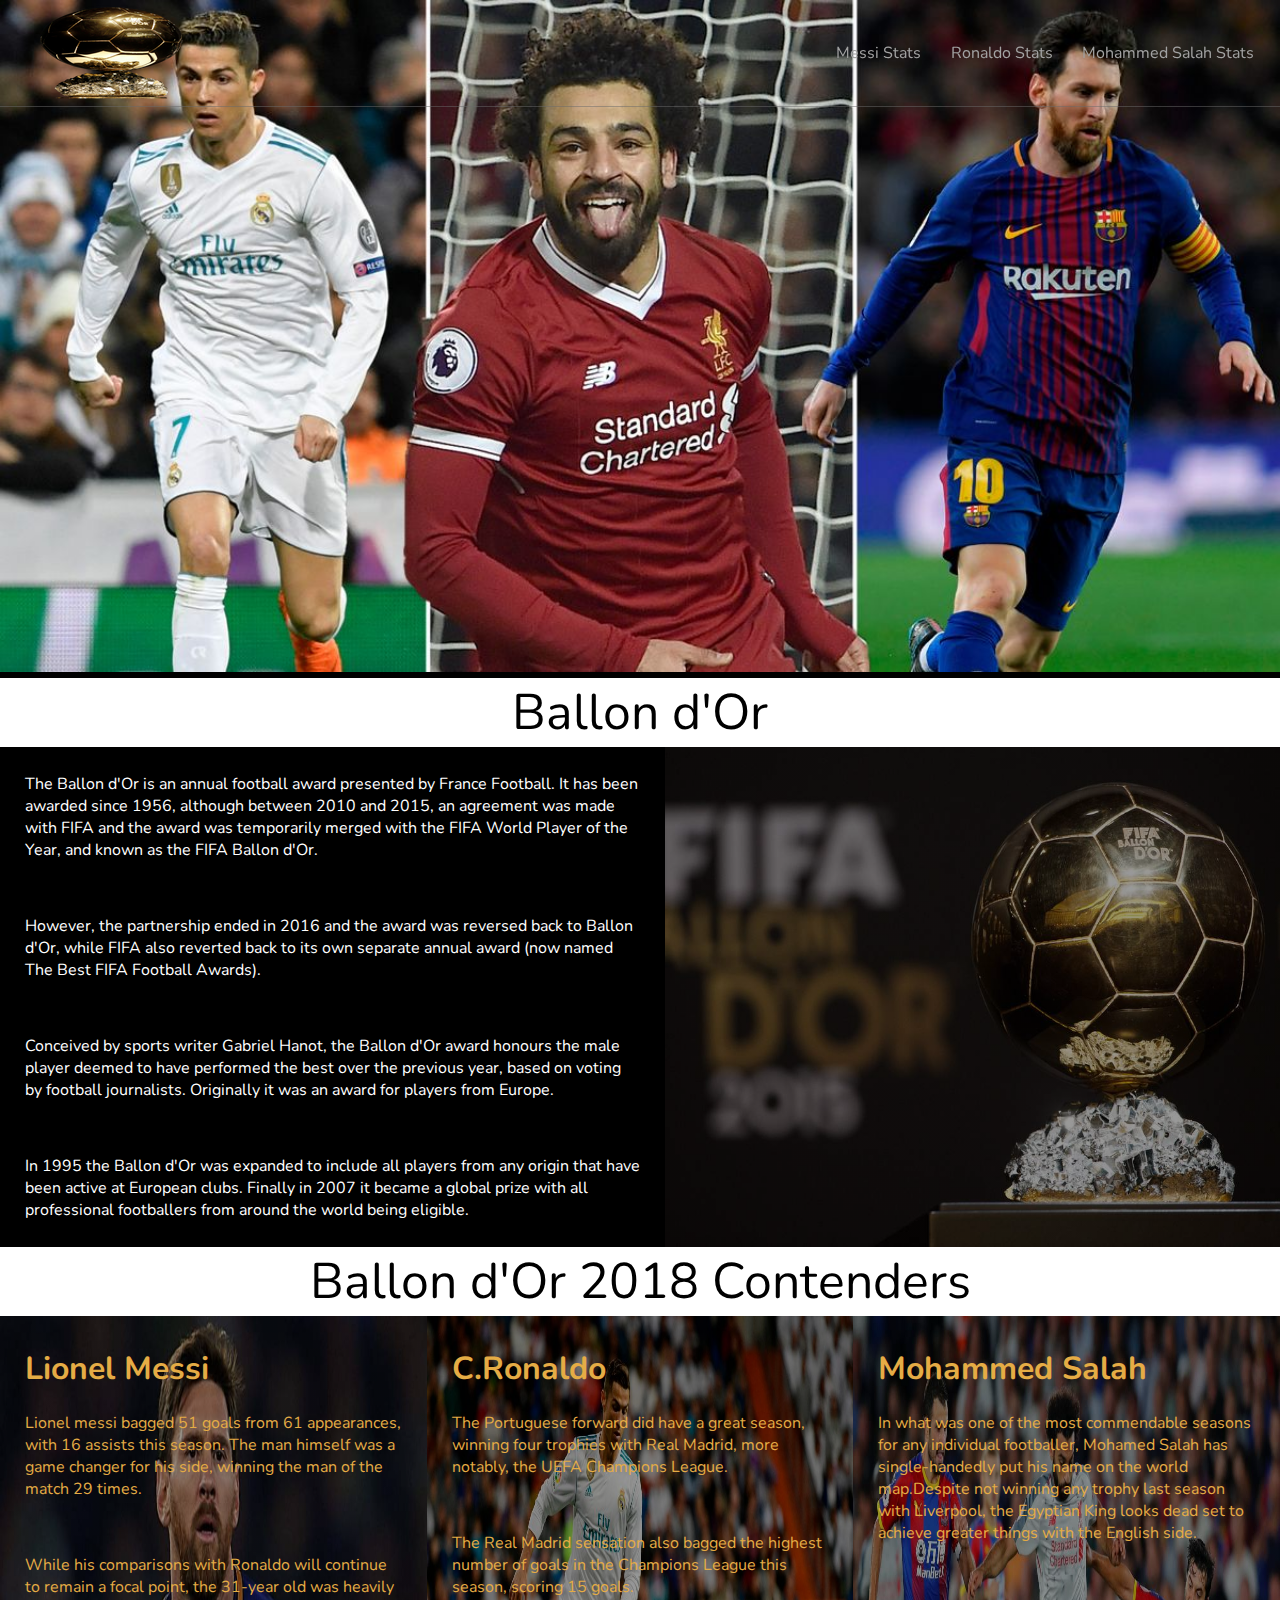
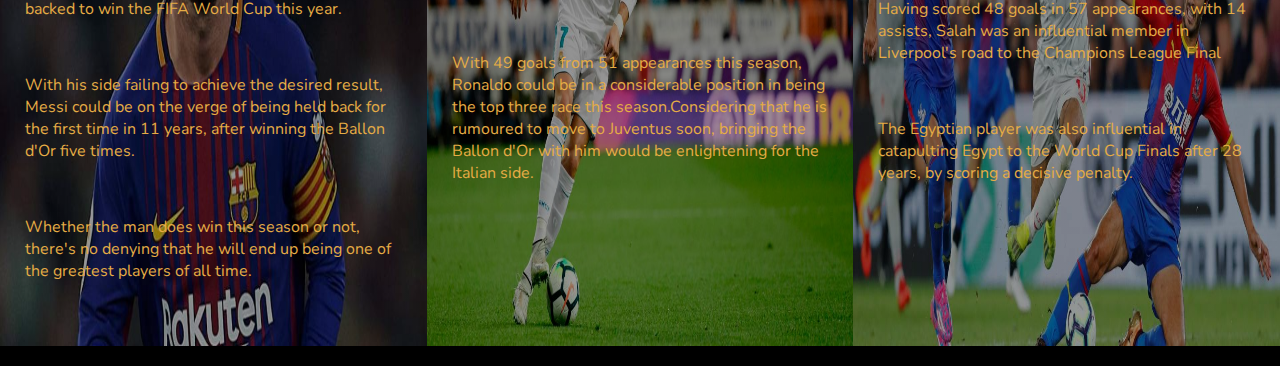
==== index.html @ 3e3c863b "Initial commit" ====
<!Doctype html>	
<html>
    <head>
	       <meta charset="utf-8">
	       <meta name="viewport" content="width=device-width, initial-scale=1.0">
	       <title>First Responsive Page</title>
	       <link rel="stylesheet" href="style5.css">
	       <link href="https://fonts.googleapis.com/css?family=Nunito" rel="stylesheet"> 
	       <link rel="stylesheet" href="https://use.fontawesome.com/releases/v5.2.0/css/all.css" integrity="sha384-hWVjflwFxL6sNzntih27bfxkr27PmbbK/iSvJ+a4+0owXq79v+lsFkW54bOGbiDQ" crossorigin="anonymous">
   </head>
   <body>
	    <header> 
			<nav class="container1 clearfix">
                <div class="logo-left"> 
                     <img src="balloon6.png"> 
                </div>  
			    <div class="header-right" role="navigation">
				    <ul>
					    <li><a href="#">Messi Stats</a></li>
					    <li><a href="#">Ronaldo Stats</a></li>
					    <li><a href="#">Mohammed Salah Stats</a></li>
					 </ul>
                </div>
             </nav>	
		</header>
		<div class ="hero-image">
			<img src="rms.jpg">
	    </div>
        <div class="container2">
            <header>Ballon d'Or</header>
        </div>
		<div class="container3">
			 <div class="box3left">
			   <p>The Ballon d'Or is an annual football award presented by France Football. It has been awarded since 1956, although between 2010 and 2015, an agreement was made with FIFA and the award was temporarily merged with the FIFA World Player of the Year, and known as the FIFA Ballon d'Or.</p><br><p>However, the partnership ended in 2016 and the award was reversed back to Ballon d'Or, while FIFA also reverted back to its own separate annual award (now named The Best FIFA Football Awards).</p><br></p>Conceived by sports writer Gabriel Hanot, the Ballon d'Or award honours the male player deemed to have performed the best over the previous year, based on voting by football journalists. Originally it was an award for players from Europe. </p><br><p>In 1995 the Ballon d'Or was expanded to include all players from any origin that have been active at European clubs. Finally in 2007 it became a global prize with all professional footballers from around the world being eligible.</p>
			  </div>
			  <div class="box3right"></div>
       </div>
         <div class="container2">
        	<header>Ballon d'Or 2018 Contenders </header>
        </div>
        <div class="container4">
		    <div class="box4left">
			   <h1 class="name">Lionel Messi</h1>
			    <p>Lionel messi bagged 51 goals from 61 appearances, with 16 assists this season. The man himself was a game changer for his side, winning the man of the match 29 times.</p> <br>
			    <p>While his comparisons with Ronaldo will continue to remain a focal point, the 31-year old was heavily backed to win the FIFA World Cup this year.</p><br>
			    <p>With his side failing to achieve the desired result, Messi could be on the verge of being held back for the first time in 11 years, after winning the Ballon d'Or five times.</p><br>
			    <p>Whether the man does win this season or not, there's no denying that he will end up being one of the greatest players of  all time.<p><br>
			</div>
		    <div class="box4middle">
		 	    <h1 class="name">C.Ronaldo</h1>
		 	    <p>The Portuguese forward did have a great season, winning four trophies with Real Madrid, more notably, the UEFA Champions League.</p><br>
		 	     <p>The Real Madrid sensation also bagged the highest number of goals in the Champions League this season, scoring 15 goals.
		 	     </p><br>
		 	     <p>With 49 goals from 51 appearances this season, Ronaldo could be in a considerable position in being the top three race this season.Considering that he is rumoured to move to Juventus soon, bringing the Ballon d'Or with him would be enlightening for the Italian side.</p><br>
		 	</div>
            <div class="box4right">
			     <h1 class="name">Mohammed Salah</h1>
			     <p>In what was one of the most commendable seasons for any individual footballer, Mohamed Salah has single-handedly put his name on the world map.Despite not winning any trophy last season with Liverpool, the Egyptian King looks dead set to achieve greater things with the English side.</p><br>
			     <p>Having scored 48 goals in 57 appearances, with 14 assists, Salah was an influential member in Liverpool's road to the Champions League Final</p><br>
			     <p>The Egyptian player was also influential in catapulting Egypt to the World Cup Finals after 28 years, by scoring a decisive penalty.</p><br>
			 </div>
        </div>
        <footer class="footer">
		    <div class="footer-box">
               <a href="#" id="facebook">
				     <i class="fab fa-facebook-f  fa-lg" ></i>
			   </a>
			   <a href="#" id="twitter">
				     <i class="fab fa-twitter fa-lg"></i> 
			   </a>
			   <a href="#" id="instagram">
				     <i class="fab fa-instagram fa-lg"></i> 
		        </a>
			</div>
	    </footer>
   </body>
</html>
---- style5.css ----
html,body{
    font-family: 'Nunito', sans-serif;
    background-color: white;
    margin: 0px;
    width: 100%;
    display: flex;
    flex-direction: column;
}
.container1{
	display: flex;
	align-items: center;
	
	background-color: transparent;
    position: fixed;
	width:100vw;
	top: 0;
	margin:0;
	border-bottom: 1px solid rgba(105,105,105,0.5);
}
.hero-image{
   width: 100%;
   height: 100%;
   margin: 0px;
   padding:0px;
   background-color:black;
   background-position : all;
   background-size: 100% 100%;
  }
.hero-image img{
    width: 100%;
    height: 100%;
    padding: 0px;
    border: 0px;
}
.logo-left{
   flex: 1;	
}
.header-right{
	flex: 4;
	display: flex;
	flex-flow: row wrap;
	justify-content: flex-end;
	}
.header-right li{
	display: inline-block;
	margin-right: 2vw;
	text-shadow: all;
	}
.header-right a{
	text-decoration: none;
	color: #a2a2a2;
}
.header-right a:hover{
	color: red;
}

@media screen and (max-width: 800px) {
	.container1{
		display: flex;
		flex-flow: wrap;
		flex-direction:column;
		top:0;
		background-color:transparent;
		margin:0;
		width:100%;
		border-bottom: 1px solid rgba(105,105,105,0.5);
	}
	.logo-left{
		flex:1;
		flex-basis:100%;
		justify-content:center;
		}
	.header-right ul{
		display: flex;
		flex-direction:column;
                   }
	}
.container2{
	background-color: white;
	color:black;
	text-align:center;
	font-size:50px;
	}
.container3{
	background-color: white;
	display: flex;
}
.box3left{
	flex:1;
	padding: 10px 25px;
	color:white;
	background:black;
	background-size: 100% 100%;
}.box3right{
	flex:1;
	background-image: linear-gradient(rgba(0, 0, 0, 0.4), rgba(0, 0, 0, 0.4)), url("balloon.jpg");
	box-sizing: border-box;
    background-size: 100% 100%;

}
.container4{
	background-color: white;
	display: flex;
	flex-flow: row wrap;
}
.box4left{
	  background-image: linear-gradient(rgba(0, 0, 0, 0.4), rgba(0, 0, 0, 0.4)), url("messi1.jpg");
	box-sizing: border-box;
	padding: 10px 25px;
	flex: 1;
	color:#E5AC45;
	background -color: #1A1D89;
	/*background-repeat: no-repeat;*/
	background-size: 100% 100%;
	
}
.box4middle{
	  background-image: linear-gradient(rgba(0, 0, 0, 0.4), rgba(0, 0, 0, 0.4)), url("ronaldo.jpg");
	box-sizing: border-box;
	padding: 10px 25px;
	flex: 1;
	color:#E5AC45;
	/*background-repeat: no-repeat;*/
	background-size: 100% 100%;
	background-color: #B6CBEB;
}
.box4right{
	  background-image: linear-gradient(rgba(0, 0, 0, 0.4), rgba(0, 0, 0, 0.4)), url("salah.jpg");
	box-sizing: border-box;
	padding: 10px 25px;
	flex: 1;
	color:#E5AC45;
	background -color: #F4F0BB;
	/*background-repeat: no-repeat;*/
	background-size: 100% 100%;
}
@media screen and (max-width: 700px) {
	.container4{
		background-color: white;
		display: flex;
		flex-flow:column wrap;
	}
	.box4left{
		box-sizing: border-box;
		padding: 10px 25px;
	}
	.box4middle{
		box-sizing: border-box;
		padding: 10px 25px;
	}
	.box4right{
		box-sizing: border-box;
		padding: 10px 25px;
	
	}
}
.footer{
	display: flex;
	background-color: black;
	width: 100%;
}
.footer-box{
	flex: 2;
	color: #808080;
	padding: 10px;
	box-sizing: border-box;
	text-align: center;
}

@media screen and (max-width:700px)  {
	.footer{
		display: flex;
		flex-flow: column wrap;
	}
	
}

@media (min-width: 700px) {
	
}
.fab fa-facebook-f  fa-lg{
	height:40px;
	width:40px;
}
.fab fa-twitter fa-lg{
	height:40px;
	width:40px;

}
.fab fa-instagram fa-lg{
	height:40px;
	width:40px;
}

#facebook i{
	color: #a2a2a2;
}
#facebook i:hover{
	color: #3b5998;
}
#twitter i{
	color: #a2a2a2;
}
#twitter i:hover{
	color: #0084b4;
}
#instagram i{
	color: #a2a2a2;
}
#instagram  i:hover{
	color:#cd486b;
}
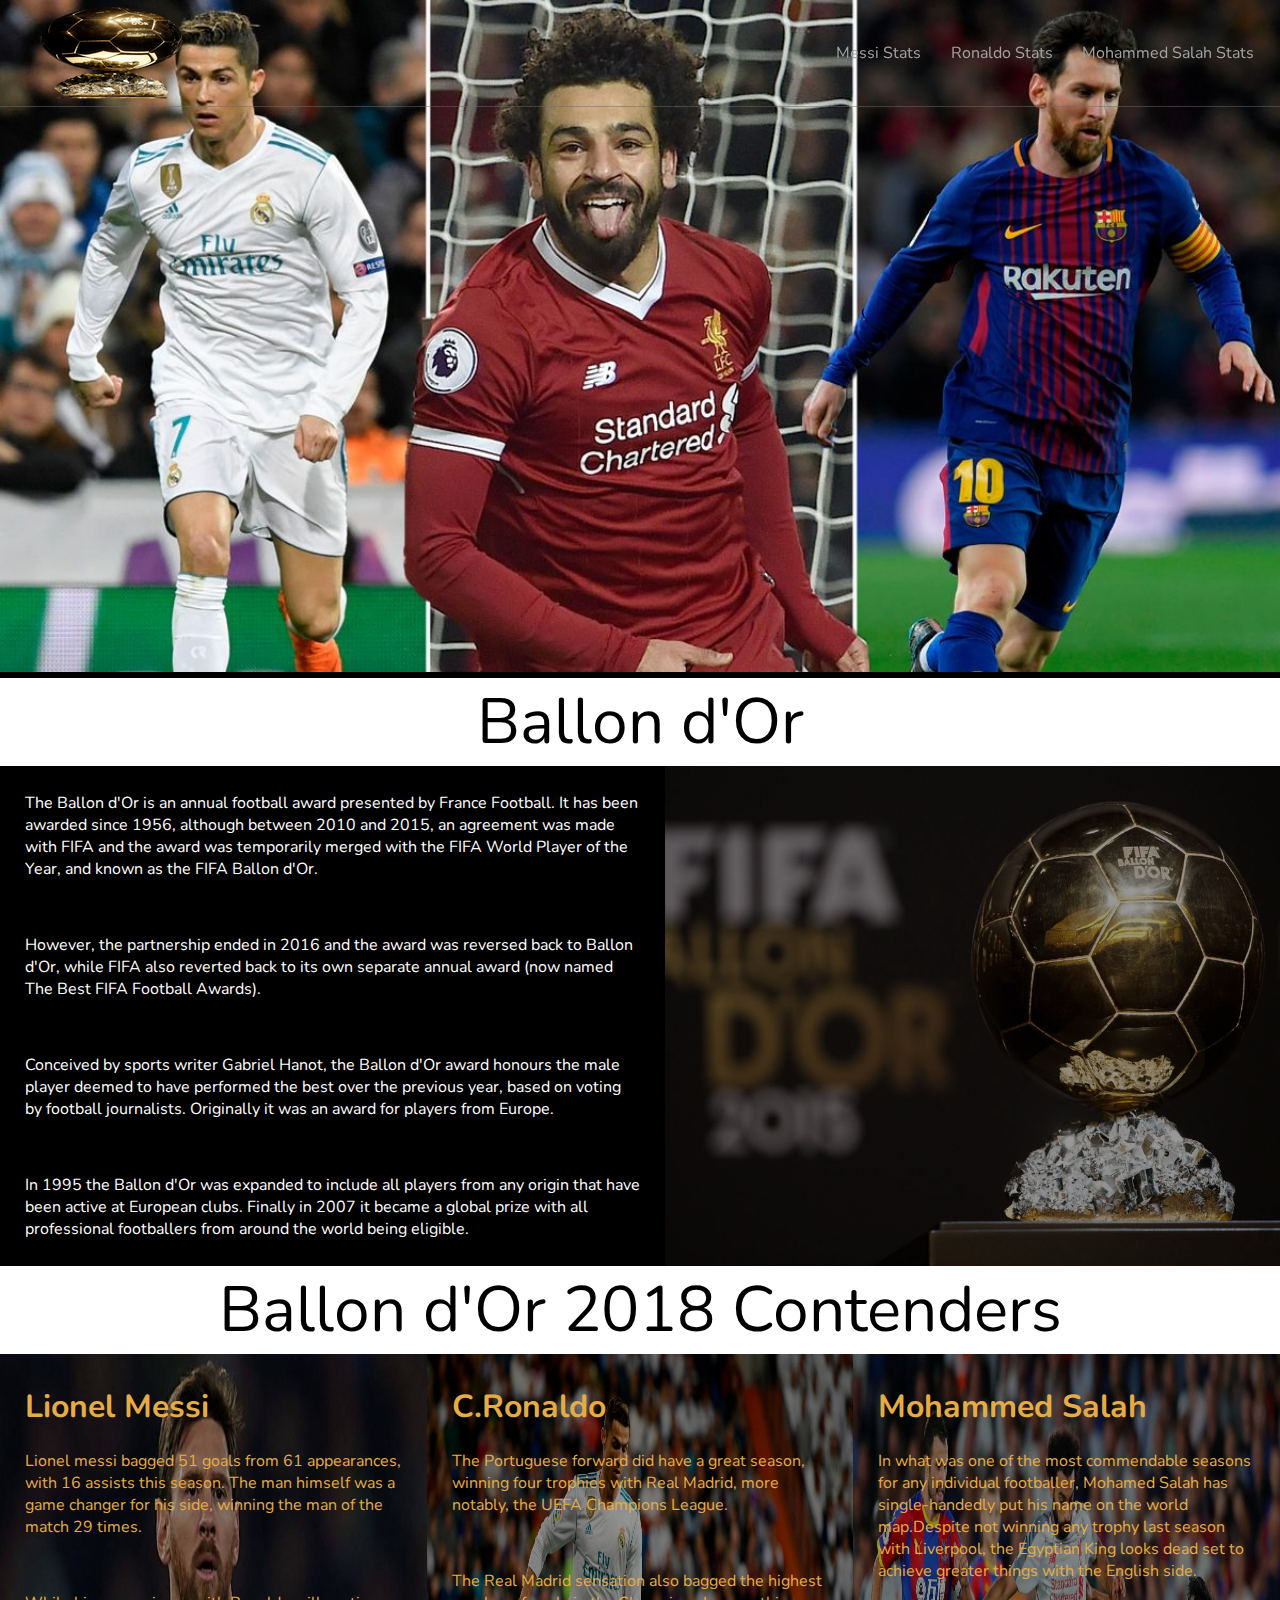
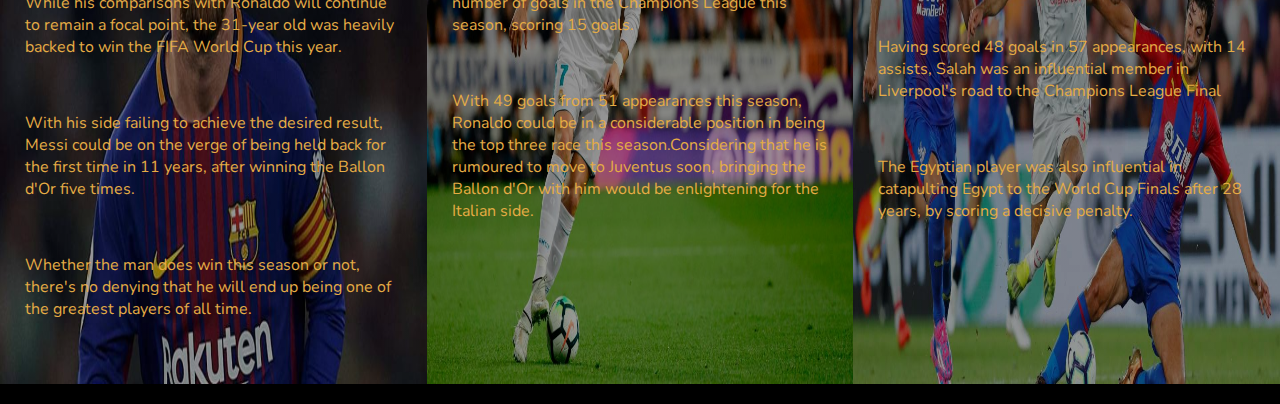
==== commit 9d042790: "Initial commit" ====
--- a/index.html
+++ b/index.html
@@ -12,7 +12,7 @@
 	    <header> 
 			<nav class="container1 clearfix">
                 <div class="logo-left"> 
-                     <img src="balloon6.png"> 
+                     <img src="balloonlogo.png"> 
                 </div>  
 			    <div class="header-right" role="navigation">
 				    <ul>
--- a/style5.css
+++ b/style5.css
@@ -76,11 +76,13 @@
 		flex-direction:column;
                    }
 	}
+
+
 .container2{
 	background-color: white;
 	color:black;
 	text-align:center;
-	font-size:50px;
+	font-size:400%;
 	}
 .container3{
 	background-color: white;
@@ -136,6 +138,33 @@
 	background-size: 100% 100%;
 }
 @media screen and (max-width: 700px) {
+    .container2{
+    	background-color: white;
+	color:black;
+	text-align:center;
+	font-size:400%;
+    }
+    .container3{
+
+      background-color: white;
+	display: flex;
+	flex-flow:column wrap;
+     
+
+    }
+    .box3left{
+	flex:1;
+	padding: 10px 25px;
+	color:white;
+	background:black;
+	background-size: 100% 100%;
+    }.box3right{
+	flex:1;
+	background-image: linear-gradient(rgba(0, 0, 0, 0.4), rgba(0, 0, 0, 0.4)), url("balloon.jpg");
+	box-sizing: border-box;
+    background-size: 100% 100%;
+
+    }
 	.container4{
 		background-color: white;
 		display: flex;
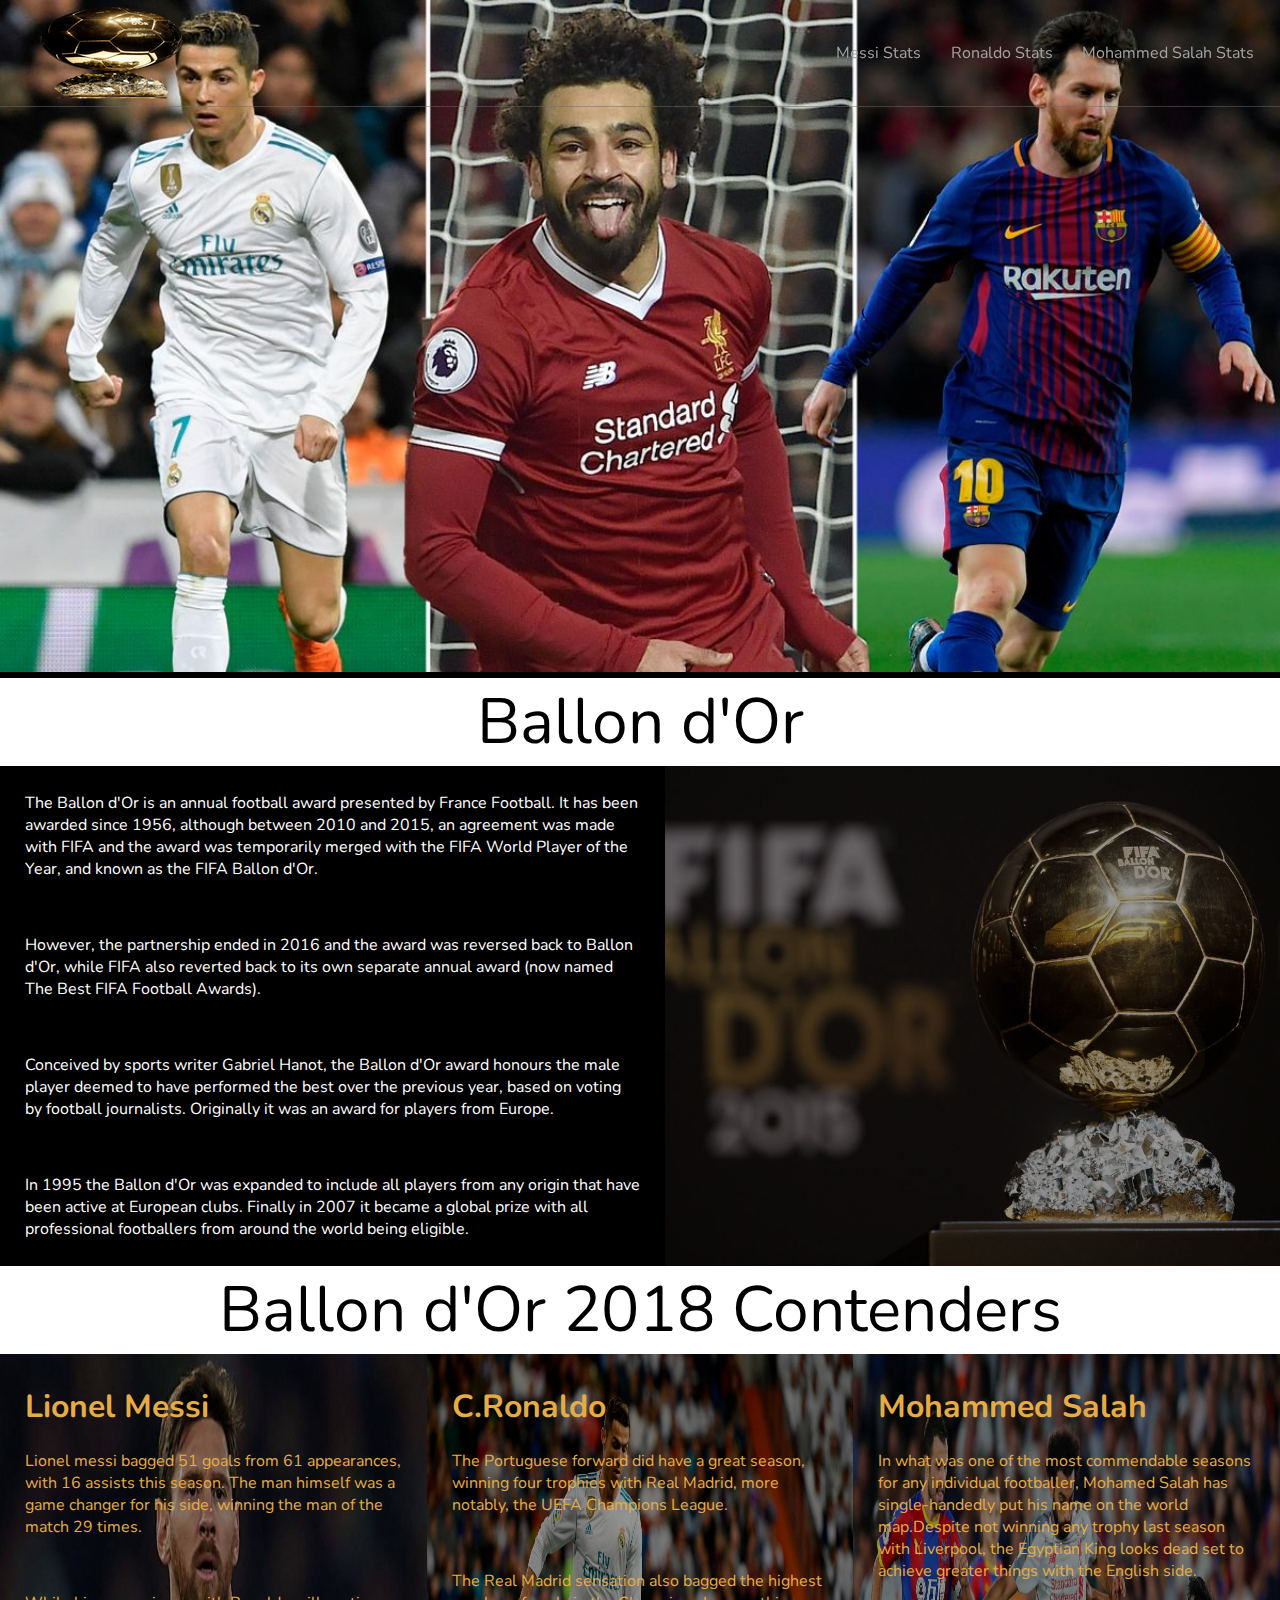
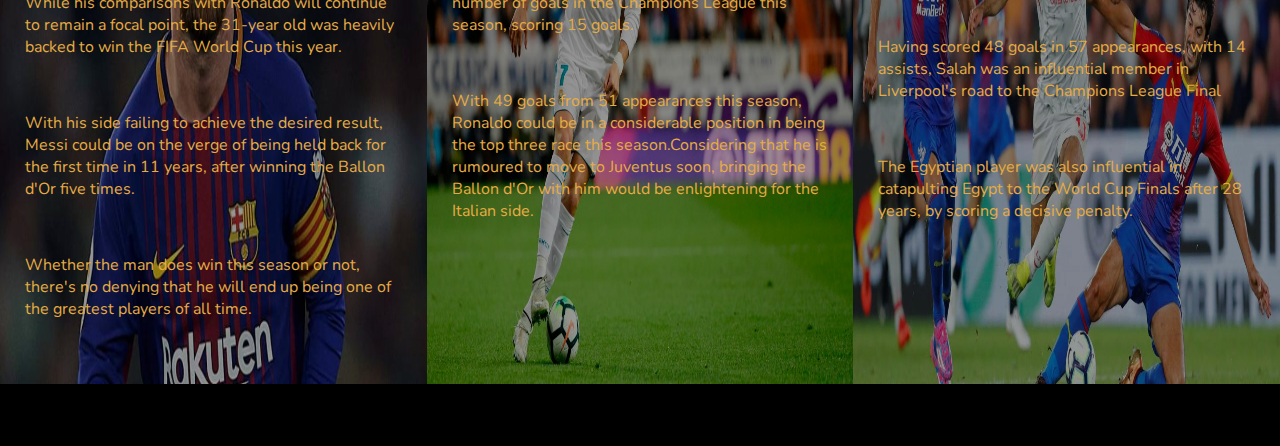
==== commit e01c8909: "Initial commit" ====
--- a/index.html
+++ b/index.html
@@ -4,15 +4,16 @@
 	       <meta charset="utf-8">
 	       <meta name="viewport" content="width=device-width, initial-scale=1.0">
 	       <title>First Responsive Page</title>
-	       <link rel="stylesheet" href="style5.css">
+	       <link rel="stylesheet" href="css/style5.css">
 	       <link href="https://fonts.googleapis.com/css?family=Nunito" rel="stylesheet"> 
 	       <link rel="stylesheet" href="https://use.fontawesome.com/releases/v5.2.0/css/all.css" integrity="sha384-hWVjflwFxL6sNzntih27bfxkr27PmbbK/iSvJ+a4+0owXq79v+lsFkW54bOGbiDQ" crossorigin="anonymous">
    </head>
    <body>
-	    <header> 
+	     <header> 
+	     	<!-- navigation header -->
 			<nav class="container1 clearfix">
                 <div class="logo-left"> 
-                     <img src="balloonlogo.png"> 
+                     <img src="image/balloonlogo.png"> 
                 </div>  
 			    <div class="header-right" role="navigation">
 				    <ul>
@@ -23,9 +24,11 @@
                 </div>
              </nav>	
 		</header>
+		 <!-- hero-image  -->
 		<div class ="hero-image">
-			<img src="rms.jpg">
+			<img src="image/rms.jpg">
 	    </div>
+	    <!-- about balloon d'or -->
         <div class="container2">
             <header>Ballon d'Or</header>
         </div>
@@ -35,6 +38,7 @@
 			  </div>
 			  <div class="box3right"></div>
        </div>
+        <!-- about balloon d'or contenders -->
          <div class="container2">
         	<header>Ballon d'Or 2018 Contenders </header>
         </div>
@@ -60,6 +64,7 @@
 			     <p>The Egyptian player was also influential in catapulting Egypt to the World Cup Finals after 28 years, by scoring a decisive penalty.</p><br>
 			 </div>
         </div>
+        <!-- footer -->
         <footer class="footer">
 		    <div class="footer-box">
                <a href="#" id="facebook">
--- a/css/style5.css
+++ b/css/style5.css
@@ -0,0 +1,236 @@
+
+html,body{
+    font-family: 'Nunito', sans-serif;
+    background-color: white;
+    margin: 0px;
+    width: 100%;
+    display: flex;
+    flex-direction: column;
+}
+.container1{
+	display: flex;
+	align-items: center;
+	
+	background-color: transparent;
+    position: fixed;
+	width:100vw;
+	top: 0;
+	margin:0;
+	border-bottom: 1px solid rgba(105,105,105,0.5);
+}
+.hero-image{
+   width: 100%;
+   height: 100%;
+   margin: 0px;
+   padding:0px;
+   background-color:black;
+   background-position : all;
+   background-size: 100% 100%;
+  }
+.hero-image img{
+    width: 100%;
+    height: 100%;
+    padding: 0px;
+    border: 0px;
+}
+.logo-left{
+   flex: 1;	
+}
+.header-right{
+	flex: 4;
+	display: flex;
+	flex-flow: row wrap;
+	justify-content: flex-end;
+	}
+.header-right li{
+	display: inline-block;
+	margin-right: 2vw;
+	text-shadow: all;
+	}
+.header-right a{
+	text-decoration: none;
+	color: #a2a2a2;
+}
+.header-right a:hover{
+	color: red;
+}
+
+@media screen and (max-width: 800px) {
+	.container1{
+		display: flex;
+		flex-flow: wrap;
+		flex-direction:column;
+		top:0;
+		background-color:transparent;
+		margin:0;
+		width:100%;
+		border-bottom: 1px solid rgba(105,105,105,0.5);
+	}
+	.logo-left{
+		flex:1;
+		flex-basis:100%;
+		justify-content:center;
+		}
+	.header-right ul{
+		display: flex;
+		flex-direction:column;
+                   }
+	}
+
+
+.container2{
+	background-color: white;
+	color:black;
+	text-align:center;
+	font-size:400%;
+	}
+.container3{
+	background-color: white;
+	display: flex;
+}
+.box3left{
+	flex:1;
+	padding: 10px 25px;
+	color:white;
+	background:black;
+	background-size: 100% 100%;
+}.box3right{
+	flex:1;
+	background-image: linear-gradient(rgba(0, 0, 0, 0.4), rgba(0, 0, 0, 0.4)), url("../image/balloon.jpg");
+	box-sizing: border-box;
+    background-size: 100% 100%;
+
+}
+.container4{
+	background-color: white;
+	display: flex;
+	flex-flow: row wrap;
+}
+.box4left{
+	  background-image: linear-gradient(rgba(0, 0, 0, 0.4), rgba(0, 0, 0, 0.4)), url("../image/messi1.jpg");
+	box-sizing: border-box;
+	padding: 10px 25px;
+	flex: 1;
+	color:#E5AC45;
+	background -color: #1A1D89;
+	/*background-repeat: no-repeat;*/
+	background-size: 100% 100%;
+	
+}
+.box4middle{
+	  background-image: linear-gradient(rgba(0, 0, 0, 0.4), rgba(0, 0, 0, 0.4)), url("../image/ronaldo.jpg");
+	box-sizing: border-box;
+	padding: 10px 25px;
+	flex: 1;
+	color:#E5AC45;
+	/*background-repeat: no-repeat;*/
+	background-size: 100% 100%;
+	background-color: #B6CBEB;
+}
+.box4right{
+	  background-image: linear-gradient(rgba(0, 0, 0, 0.4), rgba(0, 0, 0, 0.4)), url("../image/salah.jpg");
+	box-sizing: border-box;
+	padding: 10px 25px;
+	flex: 1;
+	color:#E5AC45;
+	background -color: #F4F0BB;
+	/*background-repeat: no-repeat;*/
+	background-size: 100% 100%;
+}
+@media screen and (max-width: 700px) {
+    .container2{
+    	background-color: white;
+	color:black;
+	text-align:center;
+	font-size:400%;
+    }
+    .container3{
+
+      background-color: white;
+	display: flex;
+	flex-flow:column wrap;
+     
+
+    }
+    .box3left{
+	flex:1;
+	padding: 10px 25px;
+	color:white;
+	background:black;
+	background-size: 100% 100%;
+    }.box3right{
+	flex:1;
+	background-image: linear-gradient(rgba(0, 0, 0, 0.4), rgba(0, 0, 0, 0.4)), url("balloon.jpg");
+	box-sizing: border-box;
+    background-size: 100% 100%;
+
+    }
+	.container4{
+		background-color: white;
+		display: flex;
+		flex-flow:column wrap;
+	}
+	.box4left{
+		box-sizing: border-box;
+		padding: 10px 25px;
+	}
+	.box4middle{
+		box-sizing: border-box;
+		padding: 10px 25px;
+	}
+	.box4right{
+		box-sizing: border-box;
+		padding: 10px 25px;
+	
+	}
+}
+.footer{
+	display: flex;
+	background-color: black;
+	width: 100%;
+}
+.footer-box{
+	flex: 2;
+	color: #808080;
+	padding: 20px;
+	box-sizing: border-box;
+	text-align: center;
+}
+
+@media screen and (max-width:700px)  {
+	.footer{
+		display: flex;
+		flex-flow: column wrap;
+	}
+	
+}
+
+@media (min-width: 700px) {
+	
+}
+
+#facebook i{
+	color: #a2a2a2;
+	margin-right:25px;
+}
+#facebook i:hover{
+	color: #3b5998;
+	margin-right:25px;
+}
+#twitter i{
+	color: #a2a2a2;
+	margin-right:25px;
+}
+#twitter i:hover{
+	color: #0084b4;
+	margin-right:25px;
+}
+#instagram i{
+	color: #a2a2a2;
+	margin-right:25px;
+}
+#instagram  i:hover{
+	color:#cd486b;
+	margin-right:25px;
+}
+
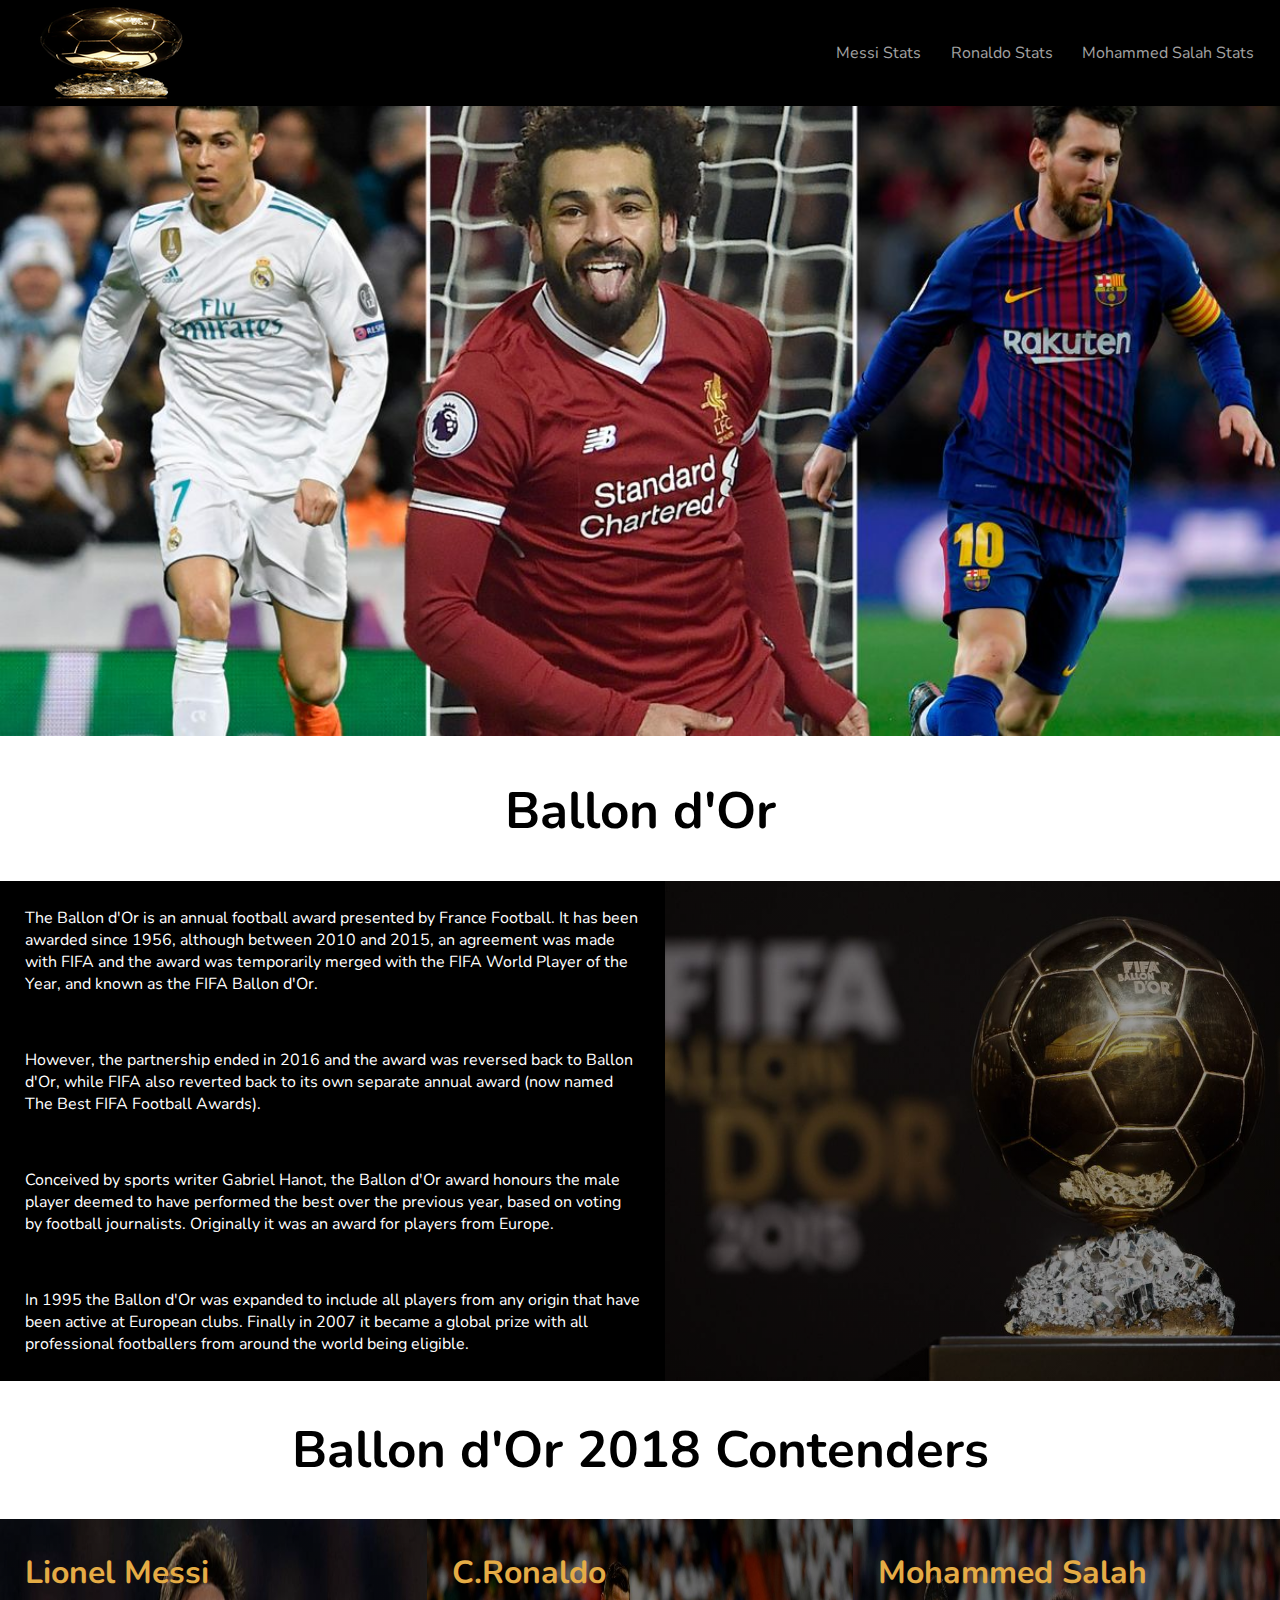
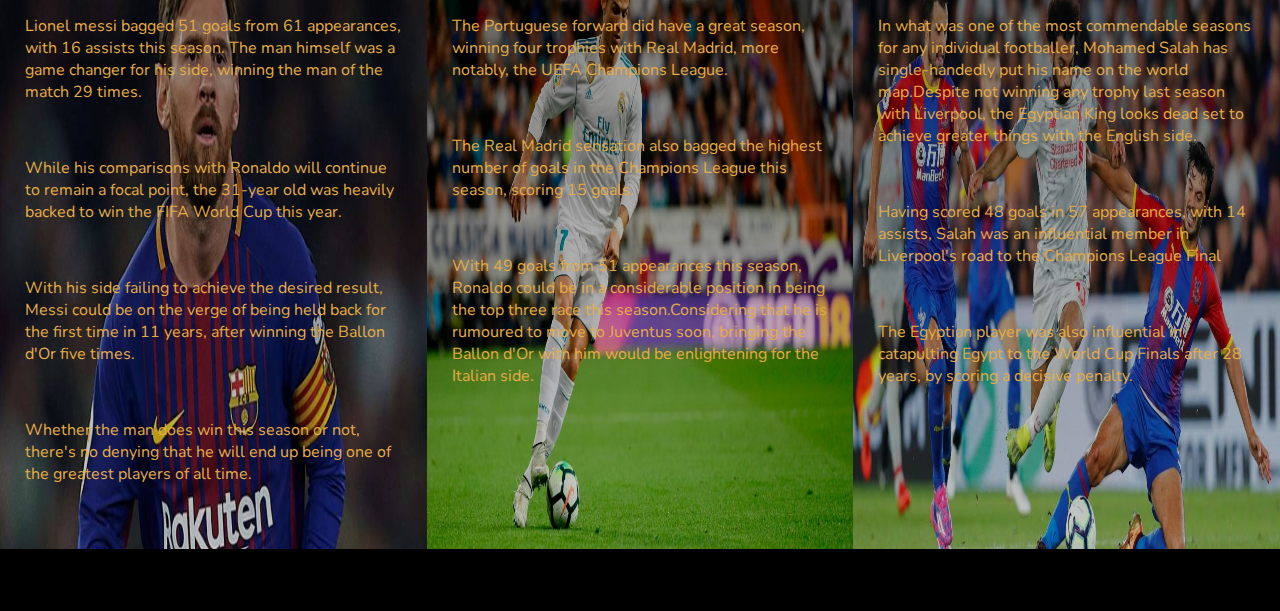
==== commit 55dae8bd: "Initial commit" ====
--- a/index.html
+++ b/index.html
@@ -1,5 +1,5 @@
 <!Doctype html>	
-<html>
+<html lang="en">
     <head>
 	       <meta charset="utf-8">
 	       <meta name="viewport" content="width=device-width, initial-scale=1.0">
@@ -13,7 +13,7 @@
 	     	<!-- navigation header -->
 			<nav class="container1 clearfix">
                 <div class="logo-left"> 
-                     <img src="image/balloonlogo.png"> 
+                     <img src="image/balloonlogo.png" alt="ballondar"> 
                 </div>  
 			    <div class="header-right" role="navigation">
 				    <ul>
@@ -26,43 +26,43 @@
 		</header>
 		 <!-- hero-image  -->
 		<div class ="hero-image">
-			<img src="image/rms.jpg">
+			<img src="image/rms.jpg" alt="ballondar">
 	    </div>
 	    <!-- about balloon d'or -->
         <div class="container2">
-            <header>Ballon d'Or</header>
+            <h1>Ballon d'Or</h1>
         </div>
 		<div class="container3">
-			 <div class="box3left">
-			   <p>The Ballon d'Or is an annual football award presented by France Football. It has been awarded since 1956, although between 2010 and 2015, an agreement was made with FIFA and the award was temporarily merged with the FIFA World Player of the Year, and known as the FIFA Ballon d'Or.</p><br><p>However, the partnership ended in 2016 and the award was reversed back to Ballon d'Or, while FIFA also reverted back to its own separate annual award (now named The Best FIFA Football Awards).</p><br></p>Conceived by sports writer Gabriel Hanot, the Ballon d'Or award honours the male player deemed to have performed the best over the previous year, based on voting by football journalists. Originally it was an award for players from Europe. </p><br><p>In 1995 the Ballon d'Or was expanded to include all players from any origin that have been active at European clubs. Finally in 2007 it became a global prize with all professional footballers from around the world being eligible.</p>
-			  </div>
-			  <div class="box3right"></div>
+			 <section class="box3left">
+			   <p>The Ballon d'Or is an annual football award presented by France Football. It has been awarded since 1956, although between 2010 and 2015, an agreement was made with FIFA and the award was temporarily merged with the FIFA World Player of the Year, and known as the FIFA Ballon d'Or.</p><br><p>However, the partnership ended in 2016 and the award was reversed back to Ballon d'Or, while FIFA also reverted back to its own separate annual award (now named The Best FIFA Football Awards).</p><br><p>Conceived by sports writer Gabriel Hanot, the Ballon d'Or award honours the male player deemed to have performed the best over the previous year, based on voting by football journalists. Originally it was an award for players from Europe. </p><br><p>In 1995 the Ballon d'Or was expanded to include all players from any origin that have been active at European clubs. Finally in 2007 it became a global prize with all professional footballers from around the world being eligible.</p>
+			  </section>
+			  <section class="box3right"></section>
        </div>
         <!-- about balloon d'or contenders -->
          <div class="container2">
-        	<header>Ballon d'Or 2018 Contenders </header>
+        	<h1>Ballon d'Or 2018 Contenders </h1>
         </div>
         <div class="container4">
-		    <div class="box4left">
+		    <section class="box4left">
 			   <h1 class="name">Lionel Messi</h1>
 			    <p>Lionel messi bagged 51 goals from 61 appearances, with 16 assists this season. The man himself was a game changer for his side, winning the man of the match 29 times.</p> <br>
 			    <p>While his comparisons with Ronaldo will continue to remain a focal point, the 31-year old was heavily backed to win the FIFA World Cup this year.</p><br>
 			    <p>With his side failing to achieve the desired result, Messi could be on the verge of being held back for the first time in 11 years, after winning the Ballon d'Or five times.</p><br>
 			    <p>Whether the man does win this season or not, there's no denying that he will end up being one of the greatest players of  all time.<p><br>
-			</div>
-		    <div class="box4middle">
+			</section>
+		    <section class="box4middle">
 		 	    <h1 class="name">C.Ronaldo</h1>
 		 	    <p>The Portuguese forward did have a great season, winning four trophies with Real Madrid, more notably, the UEFA Champions League.</p><br>
 		 	     <p>The Real Madrid sensation also bagged the highest number of goals in the Champions League this season, scoring 15 goals.
 		 	     </p><br>
 		 	     <p>With 49 goals from 51 appearances this season, Ronaldo could be in a considerable position in being the top three race this season.Considering that he is rumoured to move to Juventus soon, bringing the Ballon d'Or with him would be enlightening for the Italian side.</p><br>
-		 	</div>
-            <div class="box4right">
+		 	</section>
+            <section class="box4right">
 			     <h1 class="name">Mohammed Salah</h1>
 			     <p>In what was one of the most commendable seasons for any individual footballer, Mohamed Salah has single-handedly put his name on the world map.Despite not winning any trophy last season with Liverpool, the Egyptian King looks dead set to achieve greater things with the English side.</p><br>
 			     <p>Having scored 48 goals in 57 appearances, with 14 assists, Salah was an influential member in Liverpool's road to the Champions League Final</p><br>
 			     <p>The Egyptian player was also influential in catapulting Egypt to the World Cup Finals after 28 years, by scoring a decisive penalty.</p><br>
-			 </div>
+			 </section >
         </div>
         <!-- footer -->
         <footer class="footer">
@@ -80,4 +80,3 @@
 	    </footer>
    </body>
 </html>
-
--- a/css/style5.css
+++ b/css/style5.css
@@ -1,4 +1,3 @@
-
 html,body{
     font-family: 'Nunito', sans-serif;
     background-color: white;
@@ -10,22 +9,21 @@
 .container1{
 	display: flex;
 	align-items: center;
-	
-	background-color: transparent;
+	background-color: black;
     position: fixed;
 	width:100vw;
 	top: 0;
 	margin:0;
-	border-bottom: 1px solid rgba(105,105,105,0.5);
+	height:auto;
 }
 .hero-image{
    width: 100%;
    height: 100%;
    margin: 0px;
    padding:0px;
-   background-color:black;
-   background-position : all;
+   margin-top:5%;
    background-size: 100% 100%;
+ 
   }
 .hero-image img{
     width: 100%;
@@ -45,7 +43,7 @@
 .header-right li{
 	display: inline-block;
 	margin-right: 2vw;
-	text-shadow: all;
+	
 	}
 .header-right a{
 	text-decoration: none;
@@ -55,16 +53,13 @@
 	color: red;
 }
 
-@media screen and (max-width: 800px) {
+@media screen and (max-width: 600px) {
 	.container1{
 		display: flex;
 		flex-flow: wrap;
 		flex-direction:column;
-		top:0;
-		background-color:transparent;
-		margin:0;
-		width:100%;
-		border-bottom: 1px solid rgba(105,105,105,0.5);
+		width:100vw;
+		
 	}
 	.logo-left{
 		flex:1;
@@ -82,7 +77,9 @@
 	background-color: white;
 	color:black;
 	text-align:center;
-	font-size:400%;
+	font-size:2vw;
+	background-size:100% 100%;
+
 	}
 .container3{
 	background-color: white;
@@ -107,18 +104,17 @@
 	flex-flow: row wrap;
 }
 .box4left{
-	  background-image: linear-gradient(rgba(0, 0, 0, 0.4), rgba(0, 0, 0, 0.4)), url("../image/messi1.jpg");
+	  background-image: linear-gradient(rgba(0, 0, 0, 0.4), rgba(0, 0, 0, 0.2)), url("../image/messi1.jpg");
 	box-sizing: border-box;
 	padding: 10px 25px;
 	flex: 1;
 	color:#E5AC45;
-	background -color: #1A1D89;
-	/*background-repeat: no-repeat;*/
+	
 	background-size: 100% 100%;
 	
 }
 .box4middle{
-	  background-image: linear-gradient(rgba(0, 0, 0, 0.4), rgba(0, 0, 0, 0.4)), url("../image/ronaldo.jpg");
+	  background-image: linear-gradient(rgba(0, 0, 0, 0.4), rgba(0, 0, 0, 0.2)), url("../image/ronaldo.jpg");
 	box-sizing: border-box;
 	padding: 10px 25px;
 	flex: 1;
@@ -126,27 +122,26 @@
 	/*background-repeat: no-repeat;*/
 	background-size: 100% 100%;
 	background-color: #B6CBEB;
+	
 }
 .box4right{
-	  background-image: linear-gradient(rgba(0, 0, 0, 0.4), rgba(0, 0, 0, 0.4)), url("../image/salah.jpg");
+	  background-image: linear-gradient(rgba(0, 0, 0, 0.4), rgba(0, 0, 0, 0.2)), url("../image/salah.jpg");
 	box-sizing: border-box;
 	padding: 10px 25px;
 	flex: 1;
 	color:#E5AC45;
-	background -color: #F4F0BB;
+	
+	
 	/*background-repeat: no-repeat;*/
 	background-size: 100% 100%;
 }
 @media screen and (max-width: 700px) {
     .container2{
-    	background-color: white;
-	color:black;
-	text-align:center;
-	font-size:400%;
+    		font-size:1vw;
     }
     .container3{
 
-      background-color: white;
+      
 	display: flex;
 	flex-flow:column wrap;
      
@@ -155,18 +150,17 @@
     .box3left{
 	flex:1;
 	padding: 10px 25px;
-	color:white;
-	background:black;
+	
 	background-size: 100% 100%;
     }.box3right{
 	flex:1;
-	background-image: linear-gradient(rgba(0, 0, 0, 0.4), rgba(0, 0, 0, 0.4)), url("balloon.jpg");
+	
 	box-sizing: border-box;
     background-size: 100% 100%;
 
     }
 	.container4{
-		background-color: white;
+		
 		display: flex;
 		flex-flow:column wrap;
 	}
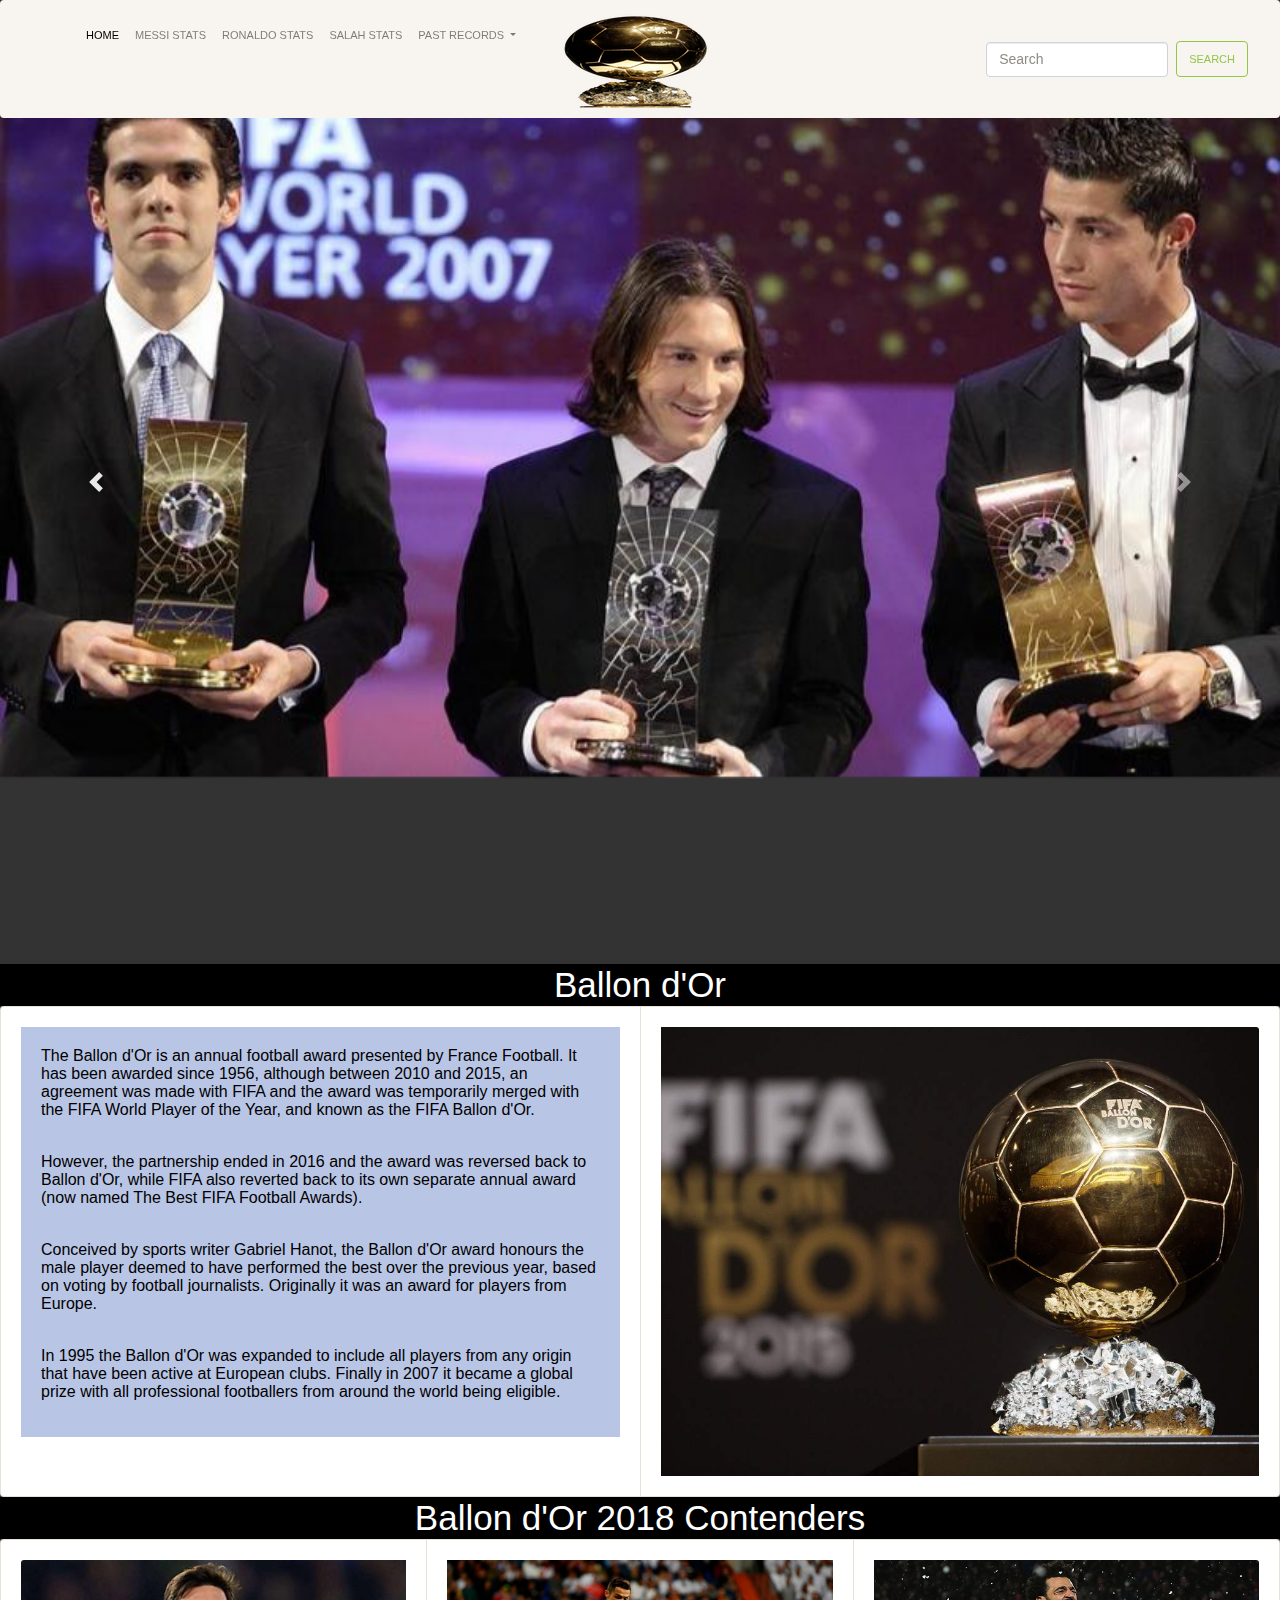
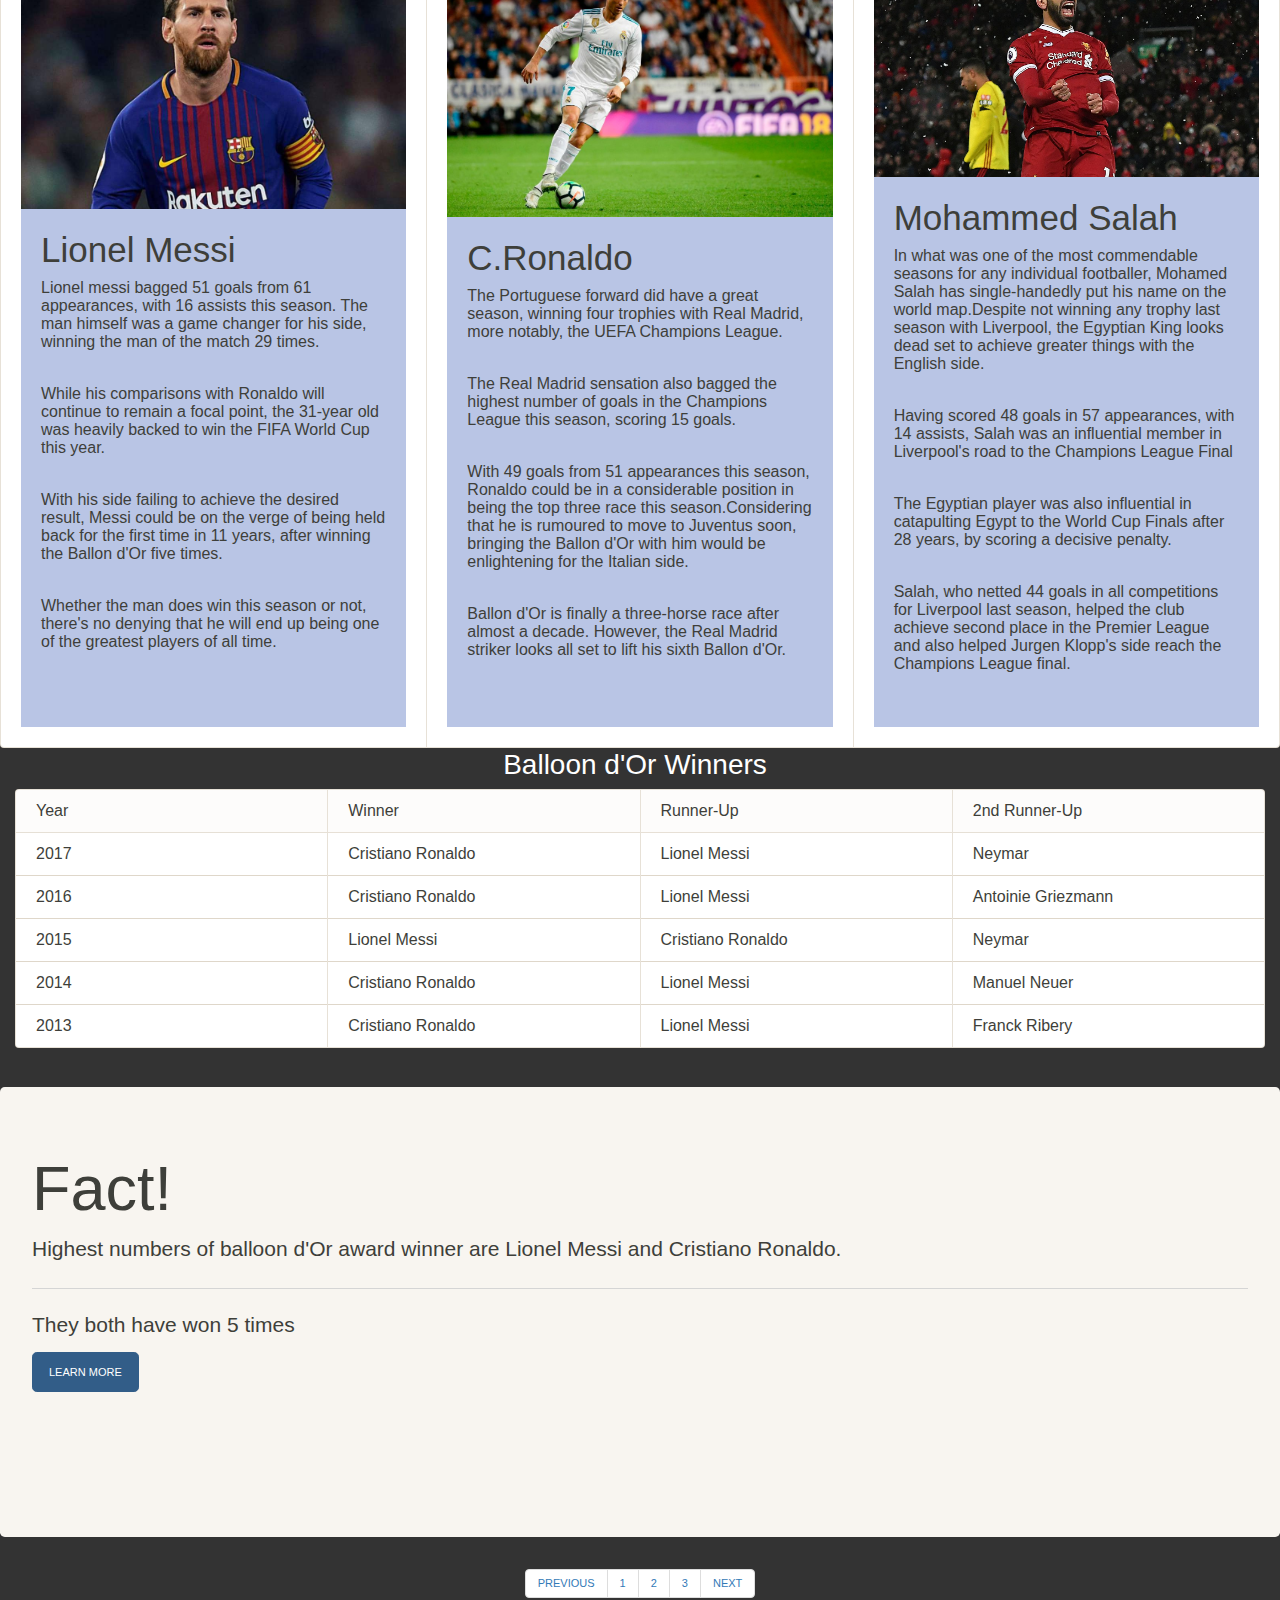
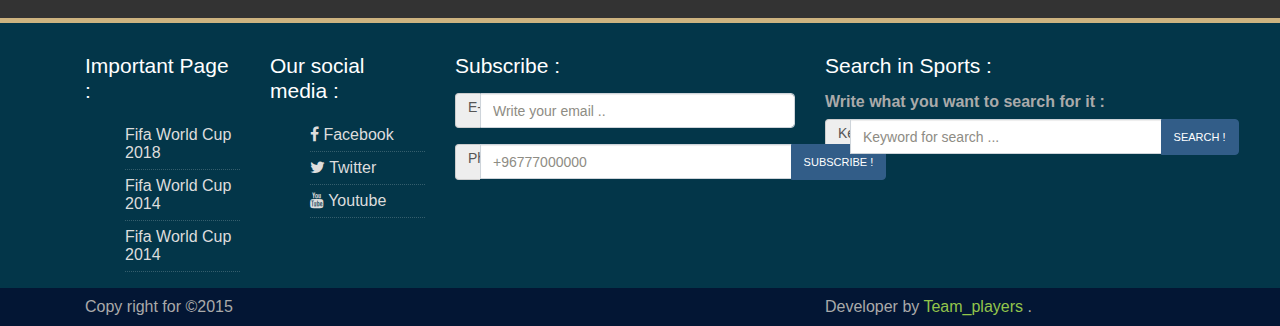
==== commit 1e336680: "Initial commit" ====
--- a/index.html
+++ b/index.html
@@ -1,82 +1,324 @@
-<!Doctype html>	
-<html lang="en">
-    <head>
-	       <meta charset="utf-8">
-	       <meta name="viewport" content="width=device-width, initial-scale=1.0">
-	       <title>First Responsive Page</title>
-	       <link rel="stylesheet" href="css/style5.css">
-	       <link href="https://fonts.googleapis.com/css?family=Nunito" rel="stylesheet"> 
-	       <link rel="stylesheet" href="https://use.fontawesome.com/releases/v5.2.0/css/all.css" integrity="sha384-hWVjflwFxL6sNzntih27bfxkr27PmbbK/iSvJ+a4+0owXq79v+lsFkW54bOGbiDQ" crossorigin="anonymous">
-   </head>
-   <body>
-	     <header> 
-	     	<!-- navigation header -->
-			<nav class="container1 clearfix">
-                <div class="logo-left"> 
-                     <img src="image/balloonlogo.png" alt="ballondar"> 
-                </div>  
-			    <div class="header-right" role="navigation">
-				    <ul>
-					    <li><a href="#">Messi Stats</a></li>
-					    <li><a href="#">Ronaldo Stats</a></li>
-					    <li><a href="#">Mohammed Salah Stats</a></li>
-					 </ul>
+<!DOCTYPE html>
+   <html lang="en">
+       <head>
+          <meta charset="UTF-8">
+          <meta name="viewport" content="width=device-width, initial-scale=1.0">
+          <meta http-equiv="X-UA-Compatible" content="ie=edge">
+          <title>Getting started.....</title>
+           <link href="//maxcdn.bootstrapcdn.com/bootstrap/3.3.0/css/bootstrap.min.css" rel="stylesheet" id="bootstrap-css">
+<script src="//maxcdn.bootstrapcdn.com/bootstrap/3.3.0/js/bootstrap.min.js"></script>
+<script src="//code.jquery.com/jquery-1.11.1.min.js"></script>
+       <script type="text/javascript" src="bundle.js"></script></head>
+       <body>
+          
+          <nav class="navbar navbar-expand-lg navbar-light bg-light fixed-top" style=margin:0px>
+  	           <a class="navbar-brand" href="#"></a>
+               <button class="navbar-toggler" type="button" data-toggle="collapse" data-target="#navbarSupportedContent" aria-controls="navbarSupportedContent" aria-expanded="false" aria-label="Toggle navigation">
+               <span class="navbar-toggler-icon"></span>
+               </button>
+               <div class="collapse navbar-collapse" id="navbarSupportedContent">
+               <ul class="navbar-nav mr-auto">
+                  <li class="nav-item active">
+                      <a class="nav-link" href="#">Home <span class="sr-only">(current)</span></a>
+                  </li>
+                   <li class="nav-item">
+                      <a class="nav-link" href="#">Messi stats</a>
+                   </li>
+                   <li class="nav-item">
+                       <a class="nav-link" href="#">Ronaldo stats</a>
+                  </li>
+                  <li class="nav-item">
+                        <a class="nav-link" href="#">Salah stats</a>
+                   </li>
+                  <li class="nav-item dropdown">
+                         <a class="nav-link dropdown-toggle" href="#" id="navbarDropdown" role="button" data-toggle="dropdown" aria-haspopup="true" aria-expanded="false">
+                             Past records
+                          </a>
+                   <div class="dropdown-menu" aria-labelledby="navbarDropdown">
+                         <a class="dropdown-item" href="#"></a>
+                         <a class="dropdown-item" href="#">Ballon d'Or 2017</a>
+                         <div class="dropdown-divider"></div>
+                            <a class="dropdown-item" href="#">Ballon d'Or 2016</a>
+                   </div>
+                   </li>
+                    <li>
+        	             <div class="logo-left"> 
+                         <img src="image/balloonlogo.png" alt="ballondar"> 
+                         </div> 
+                     </li>
+                 </ul>
+               <form class="form-inline my-2 my-lg-0">
+                  <input class="form-control mr-sm-2" type="search" placeholder="Search" aria-label="Search">
+                  <button class="btn btn-outline-success my-2 my-sm-0" type="submit">Search</button>
+               </form>
+               </div>
+           </nav>
+         
+         
+          
+           <div id="carouselExampleFade" class="carousel slide carousel-fade" data-ride="carousel">
+             <div class="carousel-inner">
+                 <div class="carousel-item active">
+                    <img class="d-block w-100" src="image/balloon1.jpg" alt="First slide">
+                 </div>
+                <div class="carousel-item">
+                    <img class="d-block w-100" src="image/balloon.jpg" alt="Second slide">
                 </div>
-             </nav>	
-		</header>
-		 <!-- hero-image  -->
-		<div class ="hero-image">
-			<img src="image/rms.jpg" alt="ballondar">
-	    </div>
-	    <!-- about balloon d'or -->
-        <div class="container2">
-            <h1>Ballon d'Or</h1>
-        </div>
-		<div class="container3">
-			 <section class="box3left">
-			   <p>The Ballon d'Or is an annual football award presented by France Football. It has been awarded since 1956, although between 2010 and 2015, an agreement was made with FIFA and the award was temporarily merged with the FIFA World Player of the Year, and known as the FIFA Ballon d'Or.</p><br><p>However, the partnership ended in 2016 and the award was reversed back to Ballon d'Or, while FIFA also reverted back to its own separate annual award (now named The Best FIFA Football Awards).</p><br><p>Conceived by sports writer Gabriel Hanot, the Ballon d'Or award honours the male player deemed to have performed the best over the previous year, based on voting by football journalists. Originally it was an award for players from Europe. </p><br><p>In 1995 the Ballon d'Or was expanded to include all players from any origin that have been active at European clubs. Finally in 2007 it became a global prize with all professional footballers from around the world being eligible.</p>
-			  </section>
-			  <section class="box3right"></section>
-       </div>
-        <!-- about balloon d'or contenders -->
-         <div class="container2">
-        	<h1>Ballon d'Or 2018 Contenders </h1>
-        </div>
-        <div class="container4">
-		    <section class="box4left">
-			   <h1 class="name">Lionel Messi</h1>
-			    <p>Lionel messi bagged 51 goals from 61 appearances, with 16 assists this season. The man himself was a game changer for his side, winning the man of the match 29 times.</p> <br>
-			    <p>While his comparisons with Ronaldo will continue to remain a focal point, the 31-year old was heavily backed to win the FIFA World Cup this year.</p><br>
-			    <p>With his side failing to achieve the desired result, Messi could be on the verge of being held back for the first time in 11 years, after winning the Ballon d'Or five times.</p><br>
-			    <p>Whether the man does win this season or not, there's no denying that he will end up being one of the greatest players of  all time.<p><br>
-			</section>
-		    <section class="box4middle">
-		 	    <h1 class="name">C.Ronaldo</h1>
-		 	    <p>The Portuguese forward did have a great season, winning four trophies with Real Madrid, more notably, the UEFA Champions League.</p><br>
-		 	     <p>The Real Madrid sensation also bagged the highest number of goals in the Champions League this season, scoring 15 goals.
-		 	     </p><br>
-		 	     <p>With 49 goals from 51 appearances this season, Ronaldo could be in a considerable position in being the top three race this season.Considering that he is rumoured to move to Juventus soon, bringing the Ballon d'Or with him would be enlightening for the Italian side.</p><br>
-		 	</section>
-            <section class="box4right">
-			     <h1 class="name">Mohammed Salah</h1>
-			     <p>In what was one of the most commendable seasons for any individual footballer, Mohamed Salah has single-handedly put his name on the world map.Despite not winning any trophy last season with Liverpool, the Egyptian King looks dead set to achieve greater things with the English side.</p><br>
-			     <p>Having scored 48 goals in 57 appearances, with 14 assists, Salah was an influential member in Liverpool's road to the Champions League Final</p><br>
-			     <p>The Egyptian player was also influential in catapulting Egypt to the World Cup Finals after 28 years, by scoring a decisive penalty.</p><br>
-			 </section >
-        </div>
-        <!-- footer -->
-        <footer class="footer">
-		    <div class="footer-box">
-               <a href="#" id="facebook">
-				     <i class="fab fa-facebook-f  fa-lg" ></i>
-			   </a>
-			   <a href="#" id="twitter">
-				     <i class="fab fa-twitter fa-lg"></i> 
-			   </a>
-			   <a href="#" id="instagram">
-				     <i class="fab fa-instagram fa-lg"></i> 
-		        </a>
-			</div>
-	    </footer>
-   </body>
+               <div class="carousel-item">
+                    <img class="d-block w-100" src="image/rms.jpg" alt="Third slide">
+               </div>
+            </div>
+              <a class="carousel-control-prev" href="#carouselExampleFade" role="button" data-slide="prev">
+              <span class="carousel-control-prev-icon" aria-hidden="true"></span>
+              <span class="sr-only">Previous</span>
+               </a>
+               <a class="carousel-control-next" href="#carouselExampleFade" role="button" data-slide="next">
+               <span class="carousel-control-next-icon" aria-hidden="true"></span>
+               <span class="sr-only">Next</span>
+               </a>
+            </div>
+          <div class="container2">  
+  	           <h1 style=margin:0px>Ballon d'Or</h1>
+         </div>
+       <div class="content">
+           <div class="row" style=margin:0px>
+               <div class="card-group">
+                   <div class="card" id="cd">
+                        <div class="content1"> 
+                             <div class="card-body">
+                                <p>The Ballon d'Or is an annual football award presented by France Football. It has been awarded since 1956, although between 2010 and 2015, an agreement was made with FIFA and the award was temporarily merged with the FIFA World Player of the Year, and known as the FIFA Ballon d'Or.</p><br><p>However, the partnership ended in 2016 and the award was reversed back to Ballon d'Or, while FIFA also reverted back to its own separate annual award (now named The Best FIFA Football Awards).</p><br><p>Conceived by sports writer Gabriel Hanot, the Ballon d'Or award honours the male player deemed to have performed the best over the previous year, based on voting by football journalists. Originally it was an award for players from Europe. </p><br><p>In 1995 the Ballon d'Or was expanded to include all players from any origin that have been active at European clubs. Finally in 2007 it became a global prize with all professional footballers from around the world being eligible.</p>
+                              </div> 
+                          </div>
+                      </div>
+             <div class="card" id="cd">
+                  <img class="card-img-top" src="image/balloon.jpg" alt="Card image cap">
+            </div>
+          </div>
+        </div>
+     </div>
+    <div class="container2">  
+  	      <h1 style=margin:0px>Ballon d'Or 2018 Contenders </h1>
+    </div>
+  
+   <div class="content" style=margin:0px>
+        <div class="row" style=margin:0px >
+         <div class="card-group">
+
+         <div class="card" id="cd">
+          <img class="card-img-top" src="image/messi1.jpg" alt="Card image cap">
+          <div class="card-body">
+            <h1 class="name">Lionel Messi</h1>
+          <p>Lionel messi bagged 51 goals from 61 appearances, with 16 assists this season. The man himself was a game changer for his side, winning the man of the match 29 times.</p> <br>
+          <p>While his comparisons with Ronaldo will continue to remain a focal point, the 31-year old was heavily backed to win the FIFA World Cup this year.</p><br>
+          <p>With his side failing to achieve the desired result, Messi could be on the verge of being held back for the first time in 11 years, after winning the Ballon d'Or five times.</p><br>
+          <p>Whether the man does win this season or not, there's no denying that he will end up being one of the greatest players of  all time.<p><br>
+          </div>
+        </div>
+
+        <div class="card" id="cd">
+          <img class="card-img-top" src="image/ronaldo.jpg" alt="Card image cap">
+          <div class="card-body">
+           <h1 class="name">C.Ronaldo</h1>
+          <p>The Portuguese forward did have a great season, winning four trophies with Real Madrid, more notably, the UEFA Champions League.</p><br>
+           <p>The Real Madrid sensation also bagged the highest number of goals in the Champions League this season, scoring 15 goals.
+           </p><br>
+           <p>With 49 goals from 51 appearances this season, Ronaldo could be in a considerable position in being the top three race this season.Considering that he is rumoured to move to Juventus soon, bringing the Ballon d'Or with him would be enlightening for the Italian side.</p><br><p>Ballon d'Or is finally a three-horse race after almost a decade. However, the Real Madrid striker looks all set to lift his sixth Ballon d'Or.</p><br>
+          </div>
+        </div>
+
+        <div class="card" id="cd">
+          
+          <img class="card-img-top" src="image/salah1.jpg" alt="Card image cap">
+          
+        
+          <div class="card-body">
+            <h1 class="name">Mohammed Salah</h1>
+           <p>In what was one of the most commendable seasons for any individual footballer, Mohamed Salah has single-handedly put his name on the world map.Despite not winning any trophy last season with Liverpool, the Egyptian King looks dead set to achieve greater things with the English side.</p><br>
+           <p>Having scored 48 goals in 57 appearances, with 14 assists, Salah was an influential member in Liverpool's road to the Champions League Final</p><br>
+           <p>The Egyptian player was also influential in catapulting Egypt to the World Cup Finals after 28 years, by scoring a decisive penalty.</p><br><p>Salah, who netted 44 goals in all competitions for Liverpool last season, helped the club achieve second place in the Premier League and also helped Jurgen Klopp's side reach the Champions League final.</p><br>
+        
+         
+        </div>
+      </div>
+      </div>
+     </div>
+    </div>
+  <div class="content_last" style=margin:0px>
+      <h2 style="text-align:center;color:white;padding-right:10px;">Balloon d'Or Winners</h2>
+        <div class="row" style=margin:0px>
+        <div class="col-sm-12">
+        <div class="news-content">
+        <div class="card-group">
+          <div class="card">
+        <div class="card-header">
+            Year
+        </div>
+        <ul class="list-group list-group-flush">
+          <li class="list-group-item">2017</li>
+          <li class="list-group-item">2016</li> 
+          <li class="list-group-item">2015</li>
+          <li class="list-group-item">2014</li>
+          <li class="list-group-item">2013</li>
+        </ul>
+      </div>
+         <div class="card">
+          <div class="card-header">
+              Winner
+          </div>
+          <ul class="list-group list-group-flush">
+            <li class="list-group-item">Cristiano Ronaldo</li>
+            <li class="list-group-item">Cristiano Ronaldo</li>
+            <li class="list-group-item">Lionel Messi</li>
+            <li class="list-group-item">Cristiano Ronaldo</li>
+            <li class="list-group-item">Cristiano Ronaldo</li>
+          </ul>
+        </div>
+        <div class="card">
+        <div class="card-header">
+            Runner-Up
+        </div>
+        <ul class="list-group list-group-flush">
+          <li class="list-group-item">Lionel Messi</li>
+          <li class="list-group-item">Lionel Messi</li> 
+          <li class="list-group-item">Cristiano Ronaldo</li>
+          <li class="list-group-item">Lionel Messi</li>
+          <li class="list-group-item">Lionel Messi</li>
+        </ul>
+      </div>
+        <div class="card">
+        <div class="card-header">
+            2nd Runner-Up
+        </div>
+        <ul class="list-group list-group-flush">
+          <li class="list-group-item">Neymar</li>
+          <li class="list-group-item">Antoinie Griezmann</li>
+          <li class="list-group-item">Neymar</li>
+          <li class="list-group-item">Manuel Neuer</li>
+          <li class="list-group-item">Franck Ribery</li>
+        </ul>
+      </div>
+      </div>
+      </div>
+     </div>
+   </div>
+
+   <div class="jumbotron" style=margin-top:3%>
+  <h1 class="display-2">Fact!</h1>
+  <p class="lead">Highest numbers of balloon d'Or award winner are Lionel Messi and Cristiano Ronaldo.</p>
+  <hr class="my-4">
+  <p>They both have won 5 times</p>
+  <a class="btn btn-primary btn-lg" href="#" role="button">Learn more</a>
+</div>
+  <nav aria-label="Page navigation example">
+  <ul class="pagination">
+    <li class="page-item"><a class="page-link" href="#">Previous</a></li>
+    <li class="page-item"><a class="page-link" href="#">1</a></li>
+    <li class="page-item"><a class="page-link" href="#">2</a></li>
+    <li class="page-item"><a class="page-link" href="#">3</a></li>
+    <li class="page-item"><a class="page-link" href="#">Next</a></li>
+  </ul>
+</nav>
+      
+<!------ Include the above in your HEAD tag ---------->
+
+<footer id="footer" class="clearfix" style=margin:0px>
+      <div id="footer-widgets">
+
+        <div class="container">
+
+        <div id="footer-wrapper">
+
+          <div class="row">
+            <div class="col-sm-6 col-md-2">
+              <div id="meta-3" class="widget widgetFooter widget_meta">
+              <h4 class="widgettitle">Important Page :</h4>
+              <ul>
+          <li><a >Fifa World Cup 2018</a></li>
+        <li><a>Fifa World Cup 2014</a></li>
+        <li><a>Fifa World Cup 2014</a></li>
+             </ul>
+</div>      </div> <!-- end widget1 -->
+
+            <div class="col-sm-6 col-md-2">
+                  <div id="recent-posts-3" class="widget widgetFooter widget_recent_entries">
+                    <h4 class="widgettitle">Our social media :</h4>
+                    <ul>
+          <li>
+             <a href="https://www.facebook.com/mr.dauod" target="_blank"><i class="fa fa-facebook"></i> Facebook</a>
+          </li>
+          <li>
+              <a href="https://www.twitter.com/ayatquranCom" target="_blank"><i class="fa fa-twitter"></i> Twitter</a>
+          </li>
+          <li>
+              <a href="http://www.youtube.com/user/sonsofye" target="_blank"><i class="fa fa-youtube"></i> Youtube</a>
+           </li>
+        </ul>
+    </div>            </div> <!-- end widget1 -->
+
+            <div class="col-sm-6 col-md-4">
+              <div id="meta-4" class="widget widgetFooter widget_meta">
+              <h4 class="widgettitle">Subscribe :</h4>
+
+              <div class="form-group">
+                <div class="input-group">
+                  <span class="input-group-addon">E-mail :</span>
+                  <input class="form-control" placeholder="Write your email .." type="text">
+                </div>
+              </div>
+
+              <div class="form-group">
+                <div class="input-group">
+                  <span class="input-group-addon">Phone  :</span>
+                  <input class="form-control" placeholder="+96777000000" type="text">
+                   <span class="input-group-btn">
+                    <button class="btn btn-primary" type="button">Subscribe !</button>
+                  </span>
+                </div>
+              </div>
+
+
+              </div>
+             </div> <!-- end widget1 -->
+
+            <div class="col-sm-6 col-md-4">
+              <div id="search-3" class="widget widgetFooter widget_search"><h4 class="widgettitle">Search in Sports :</h4>
+
+                <div class="form-group">
+                                <label class="control-label">Write what you want to search for it  :</label>
+                                <div class="input-group">
+                                  <span class="input-group-addon">Keyword :</span>
+                                  <input class="form-control" placeholder="Keyword for search ..." type="text">
+                                   <span class="input-group-btn">
+                                    <button class="btn btn-primary" type="button">Search !</button>
+                                  </span>
+                                </div>
+                              </div>
+
+                </div>            </div> <!-- end widget1 -->
+
+          </div> <!-- end .row -->
+
+        </div> <!-- end #footer-wrapper -->
+
+        </div> <!-- end .container -->
+      </div> <!-- end #footer-widgets -->
+
+      <div id="sub-floor">
+        <div class="container">
+          <div class="row">
+            <div class="col-md-4 copyright">
+             Copy right for ©2015
+            </div>
+            <div class="col-md-4 col-md-offset-4 attribution">
+             Developer by  <a target="_blank" href="#">Team_players</a> .
+            </div>
+          </div> <!-- end .row -->
+        </div>
+      </div>
+
+    </footer>
+
+
+</body>
 </html>
+
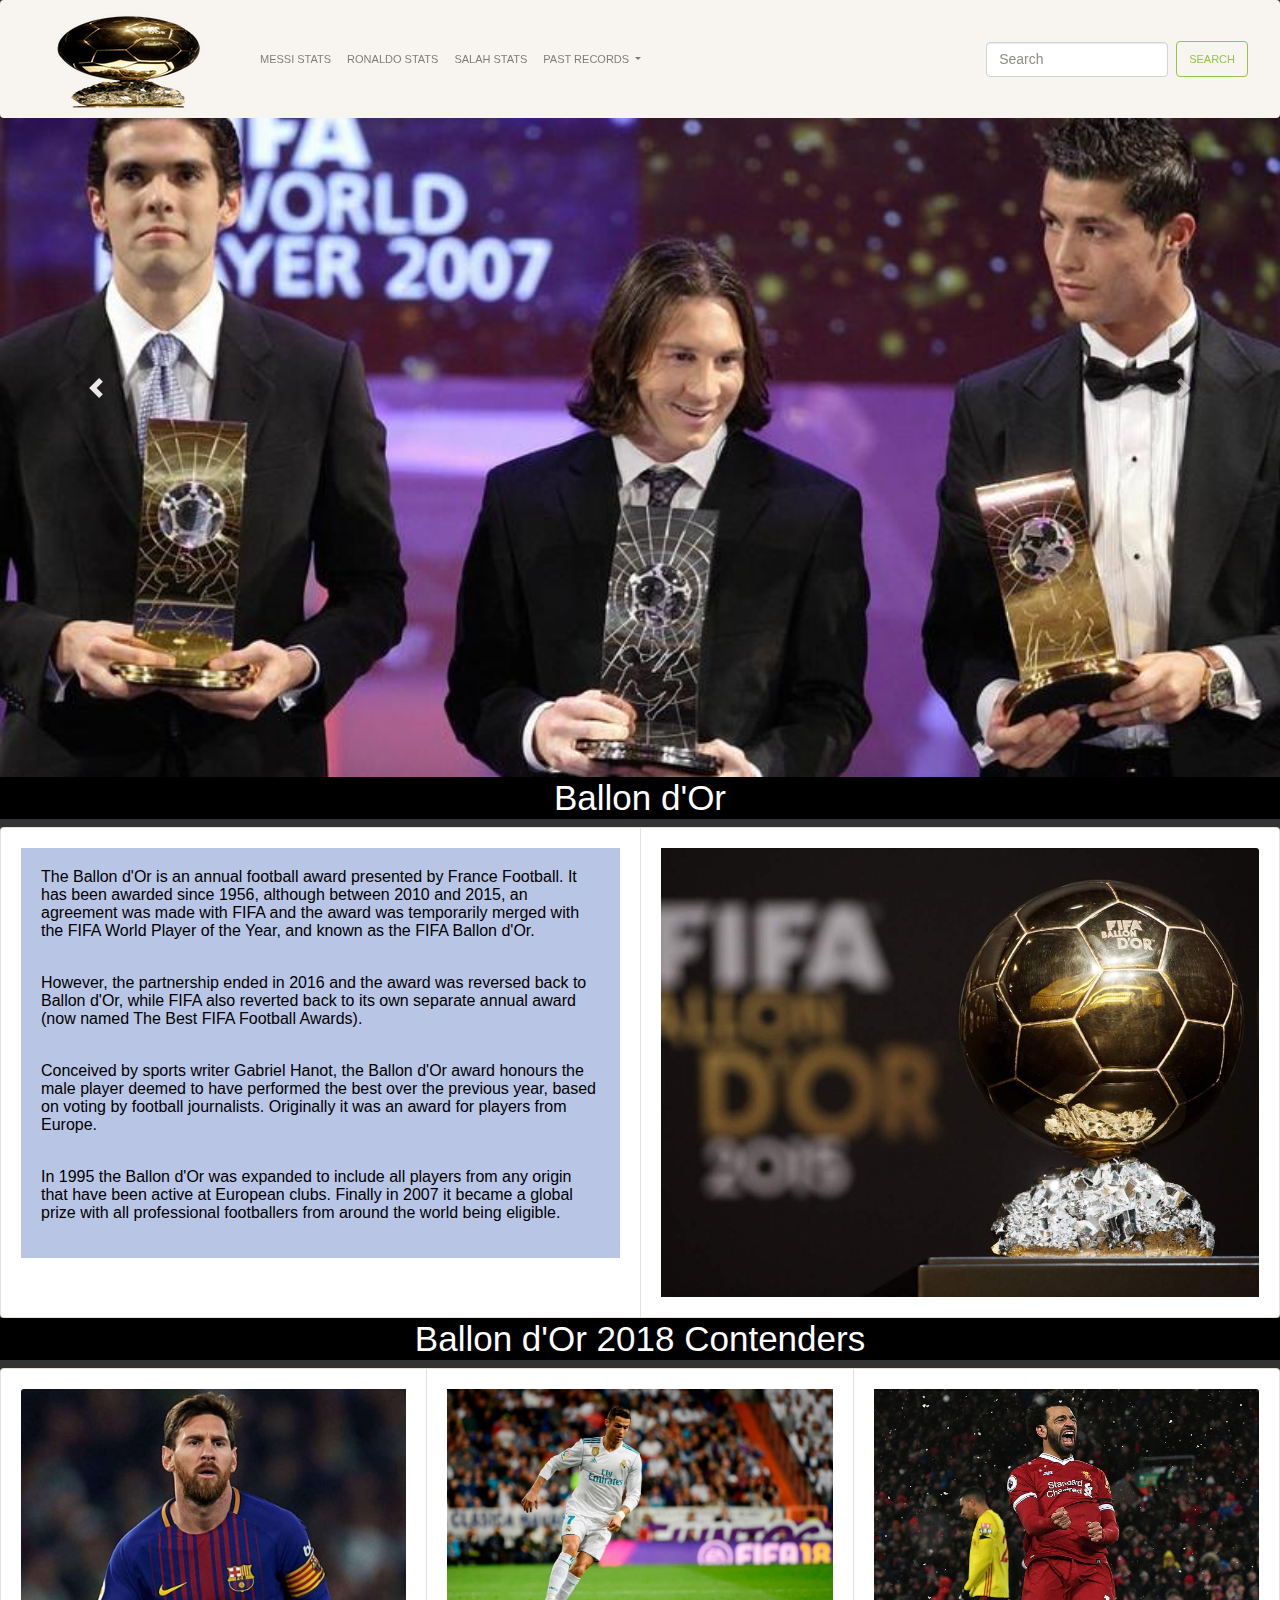
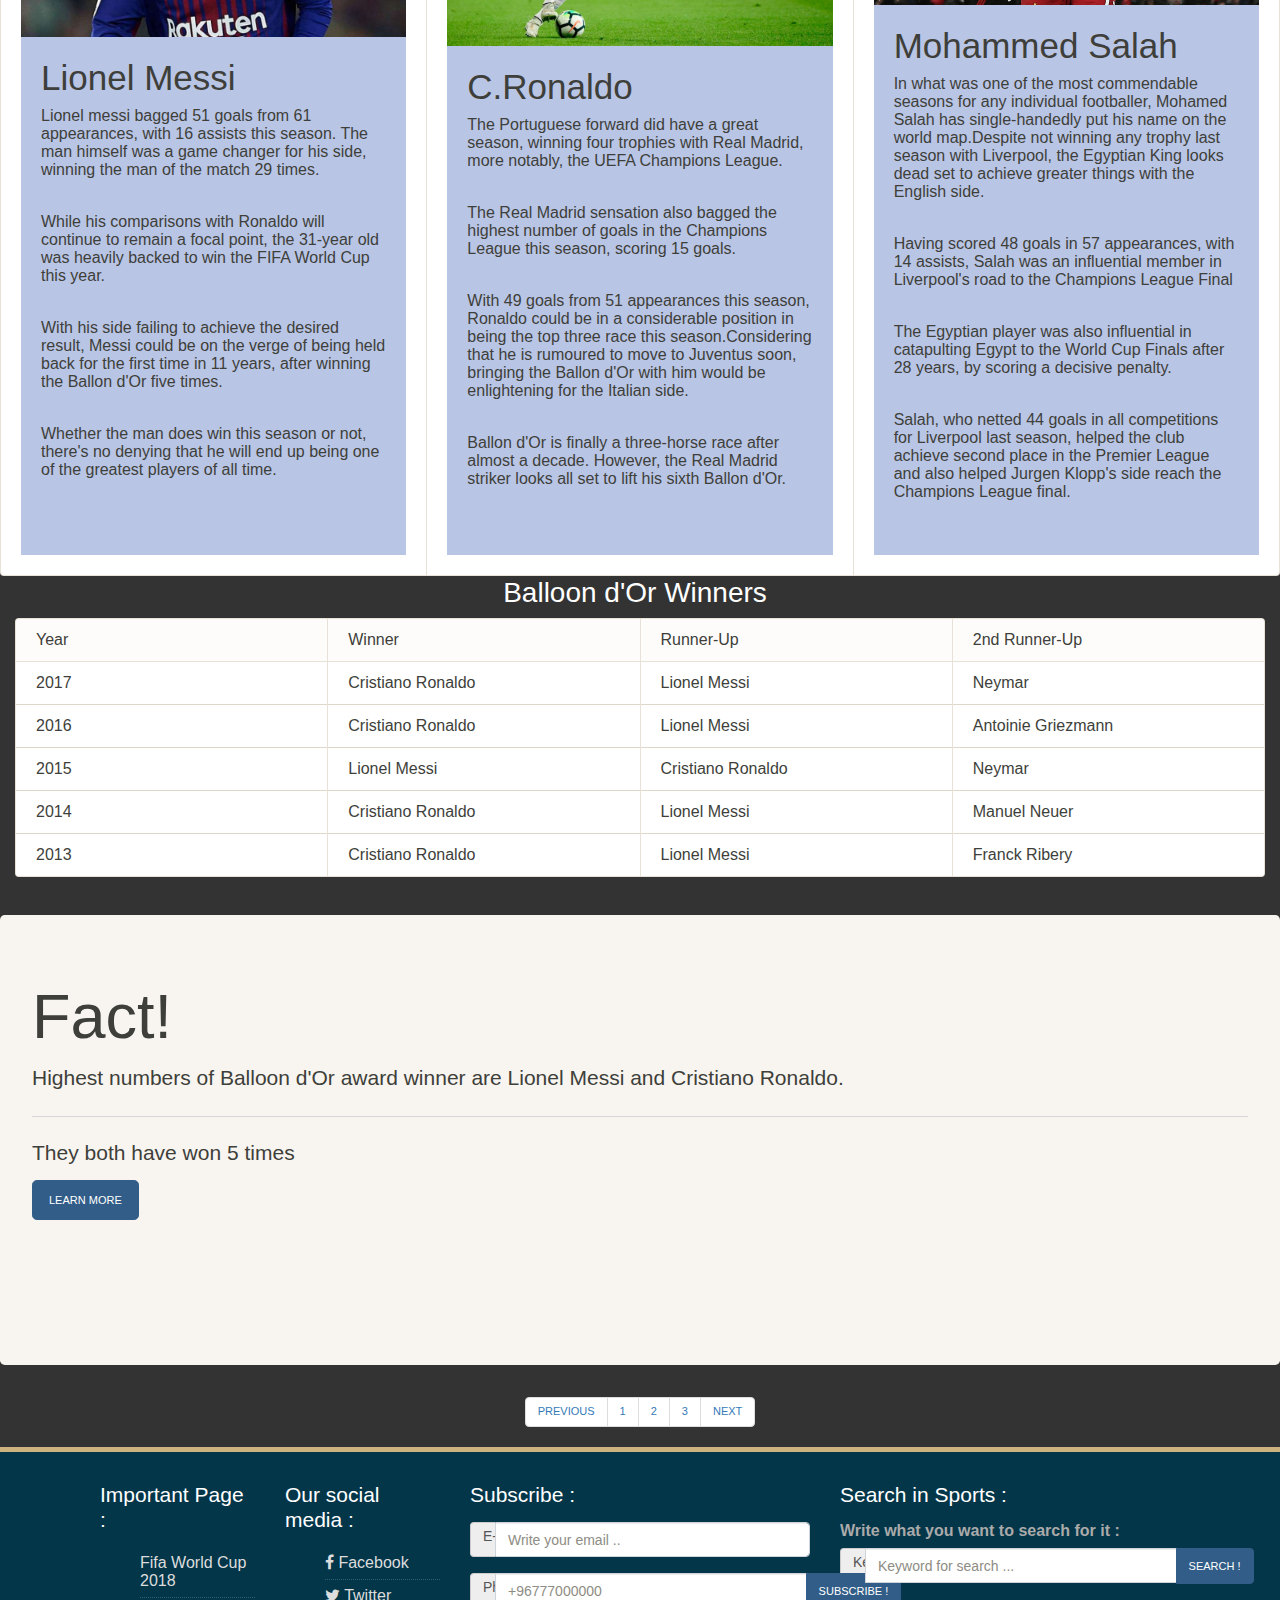
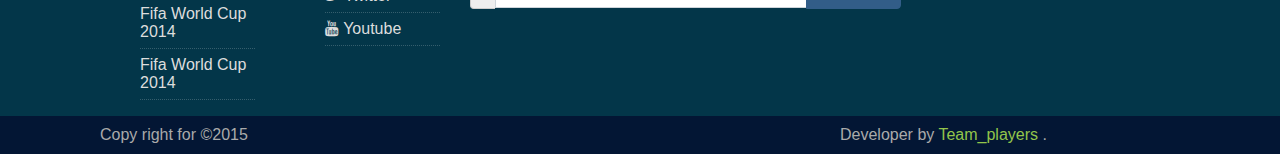
==== commit 1433cf0f: "Initial commit" ====
--- a/index.html
+++ b/index.html
@@ -4,23 +4,22 @@
           <meta charset="UTF-8">
           <meta name="viewport" content="width=device-width, initial-scale=1.0">
           <meta http-equiv="X-UA-Compatible" content="ie=edge">
-          <title>Getting started.....</title>
+          <title>Ballon d'Or 2018</title>
            <link href="//maxcdn.bootstrapcdn.com/bootstrap/3.3.0/css/bootstrap.min.css" rel="stylesheet" id="bootstrap-css">
-<script src="//maxcdn.bootstrapcdn.com/bootstrap/3.3.0/js/bootstrap.min.js"></script>
-<script src="//code.jquery.com/jquery-1.11.1.min.js"></script>
+           <script src="//maxcdn.bootstrapcdn.com/bootstrap/3.3.0/js/bootstrap.min.js"></script>
+           <script src="//code.jquery.com/jquery-1.11.1.min.js"></script>
        <script type="text/javascript" src="bundle.js"></script></head>
        <body>
           
-          <nav class="navbar navbar-expand-lg navbar-light bg-light fixed-top" style=margin:0px>
-  	           <a class="navbar-brand" href="#"></a>
+          <nav class="navbar navbar-expand-lg navbar-light bg-light fixed-top">
+                <img  class="navigation_logo" src="image/balloonlogo.png" alt="ballondar"> 
+  	           
                <button class="navbar-toggler" type="button" data-toggle="collapse" data-target="#navbarSupportedContent" aria-controls="navbarSupportedContent" aria-expanded="false" aria-label="Toggle navigation">
                <span class="navbar-toggler-icon"></span>
                </button>
                <div class="collapse navbar-collapse" id="navbarSupportedContent">
                <ul class="navbar-nav mr-auto">
-                  <li class="nav-item active">
-                      <a class="nav-link" href="#">Home <span class="sr-only">(current)</span></a>
-                  </li>
+                  
                    <li class="nav-item">
                       <a class="nav-link" href="#">Messi stats</a>
                    </li>
@@ -41,11 +40,7 @@
                             <a class="dropdown-item" href="#">Ballon d'Or 2016</a>
                    </div>
                    </li>
-                    <li>
-        	             <div class="logo-left"> 
-                         <img src="image/balloonlogo.png" alt="ballondar"> 
-                         </div> 
-                     </li>
+                   
                  </ul>
                <form class="form-inline my-2 my-lg-0">
                   <input class="form-control mr-sm-2" type="search" placeholder="Search" aria-label="Search">
@@ -78,33 +73,33 @@
                </a>
             </div>
           <div class="container2">  
-  	           <h1 style=margin:0px>Ballon d'Or</h1>
+  	           <h1>Ballon d'Or</h1>
          </div>
        <div class="content">
-           <div class="row" style=margin:0px>
+           <div class="row">
                <div class="card-group">
-                   <div class="card" id="cd">
+                   <div class="card" id="cd4">
                         <div class="content1"> 
                              <div class="card-body">
                                 <p>The Ballon d'Or is an annual football award presented by France Football. It has been awarded since 1956, although between 2010 and 2015, an agreement was made with FIFA and the award was temporarily merged with the FIFA World Player of the Year, and known as the FIFA Ballon d'Or.</p><br><p>However, the partnership ended in 2016 and the award was reversed back to Ballon d'Or, while FIFA also reverted back to its own separate annual award (now named The Best FIFA Football Awards).</p><br><p>Conceived by sports writer Gabriel Hanot, the Ballon d'Or award honours the male player deemed to have performed the best over the previous year, based on voting by football journalists. Originally it was an award for players from Europe. </p><br><p>In 1995 the Ballon d'Or was expanded to include all players from any origin that have been active at European clubs. Finally in 2007 it became a global prize with all professional footballers from around the world being eligible.</p>
                               </div> 
                           </div>
                       </div>
-             <div class="card" id="cd">
+             <div class="card" id="cd5">
                   <img class="card-img-top" src="image/balloon.jpg" alt="Card image cap">
             </div>
           </div>
         </div>
      </div>
     <div class="container2">  
-  	      <h1 style=margin:0px>Ballon d'Or 2018 Contenders </h1>
+  	      <h1>Ballon d'Or 2018 Contenders </h1>
     </div>
   
-   <div class="content" style=margin:0px>
-        <div class="row" style=margin:0px >
+   <div class="content" >
+        <div class="row" >
          <div class="card-group">
 
-         <div class="card" id="cd">
+         <div class="card" id="cd1">
           <img class="card-img-top" src="image/messi1.jpg" alt="Card image cap">
           <div class="card-body">
             <h1 class="name">Lionel Messi</h1>
@@ -115,7 +110,7 @@
           </div>
         </div>
 
-        <div class="card" id="cd">
+        <div class="card" id="cd2">
           <img class="card-img-top" src="image/ronaldo.jpg" alt="Card image cap">
           <div class="card-body">
            <h1 class="name">C.Ronaldo</h1>
@@ -126,7 +121,7 @@
           </div>
         </div>
 
-        <div class="card" id="cd">
+        <div class="card" id="cd3">
           
           <img class="card-img-top" src="image/salah1.jpg" alt="Card image cap">
           
@@ -143,9 +138,9 @@
       </div>
      </div>
     </div>
-  <div class="content_last" style=margin:0px>
+  <div class="content_last" style=margin:0px >
       <h2 style="text-align:center;color:white;padding-right:10px;">Balloon d'Or Winners</h2>
-        <div class="row" style=margin:0px>
+        <div class="row" >
         <div class="col-sm-12">
         <div class="news-content">
         <div class="card-group">
@@ -201,10 +196,10 @@
       </div>
      </div>
    </div>
-
-   <div class="jumbotron" style=margin-top:3%>
+  </div>
+   <div class="jumbotron">
   <h1 class="display-2">Fact!</h1>
-  <p class="lead">Highest numbers of balloon d'Or award winner are Lionel Messi and Cristiano Ronaldo.</p>
+  <p class="lead">Highest numbers of Balloon d'Or award winner are Lionel Messi and Cristiano Ronaldo.</p>
   <hr class="my-4">
   <p>They both have won 5 times</p>
   <a class="btn btn-primary btn-lg" href="#" role="button">Learn more</a>
@@ -219,7 +214,7 @@
   </ul>
 </nav>
       
-<!------ Include the above in your HEAD tag ---------->
+
 
 <footer id="footer" class="clearfix" style=margin:0px>
       <div id="footer-widgets">
@@ -237,7 +232,8 @@
         <li><a>Fifa World Cup 2014</a></li>
         <li><a>Fifa World Cup 2014</a></li>
              </ul>
-</div>      </div> <!-- end widget1 -->
+           </div>    
+         </div> 
 
             <div class="col-sm-6 col-md-2">
                   <div id="recent-posts-3" class="widget widgetFooter widget_recent_entries">
@@ -253,7 +249,8 @@
               <a href="http://www.youtube.com/user/sonsofye" target="_blank"><i class="fa fa-youtube"></i> Youtube</a>
            </li>
         </ul>
-    </div>            </div> <!-- end widget1 -->
+    </div>            
+  </div> <!-- end widget1 -->
 
             <div class="col-sm-6 col-md-4">
               <div id="meta-4" class="widget widgetFooter widget_meta">
